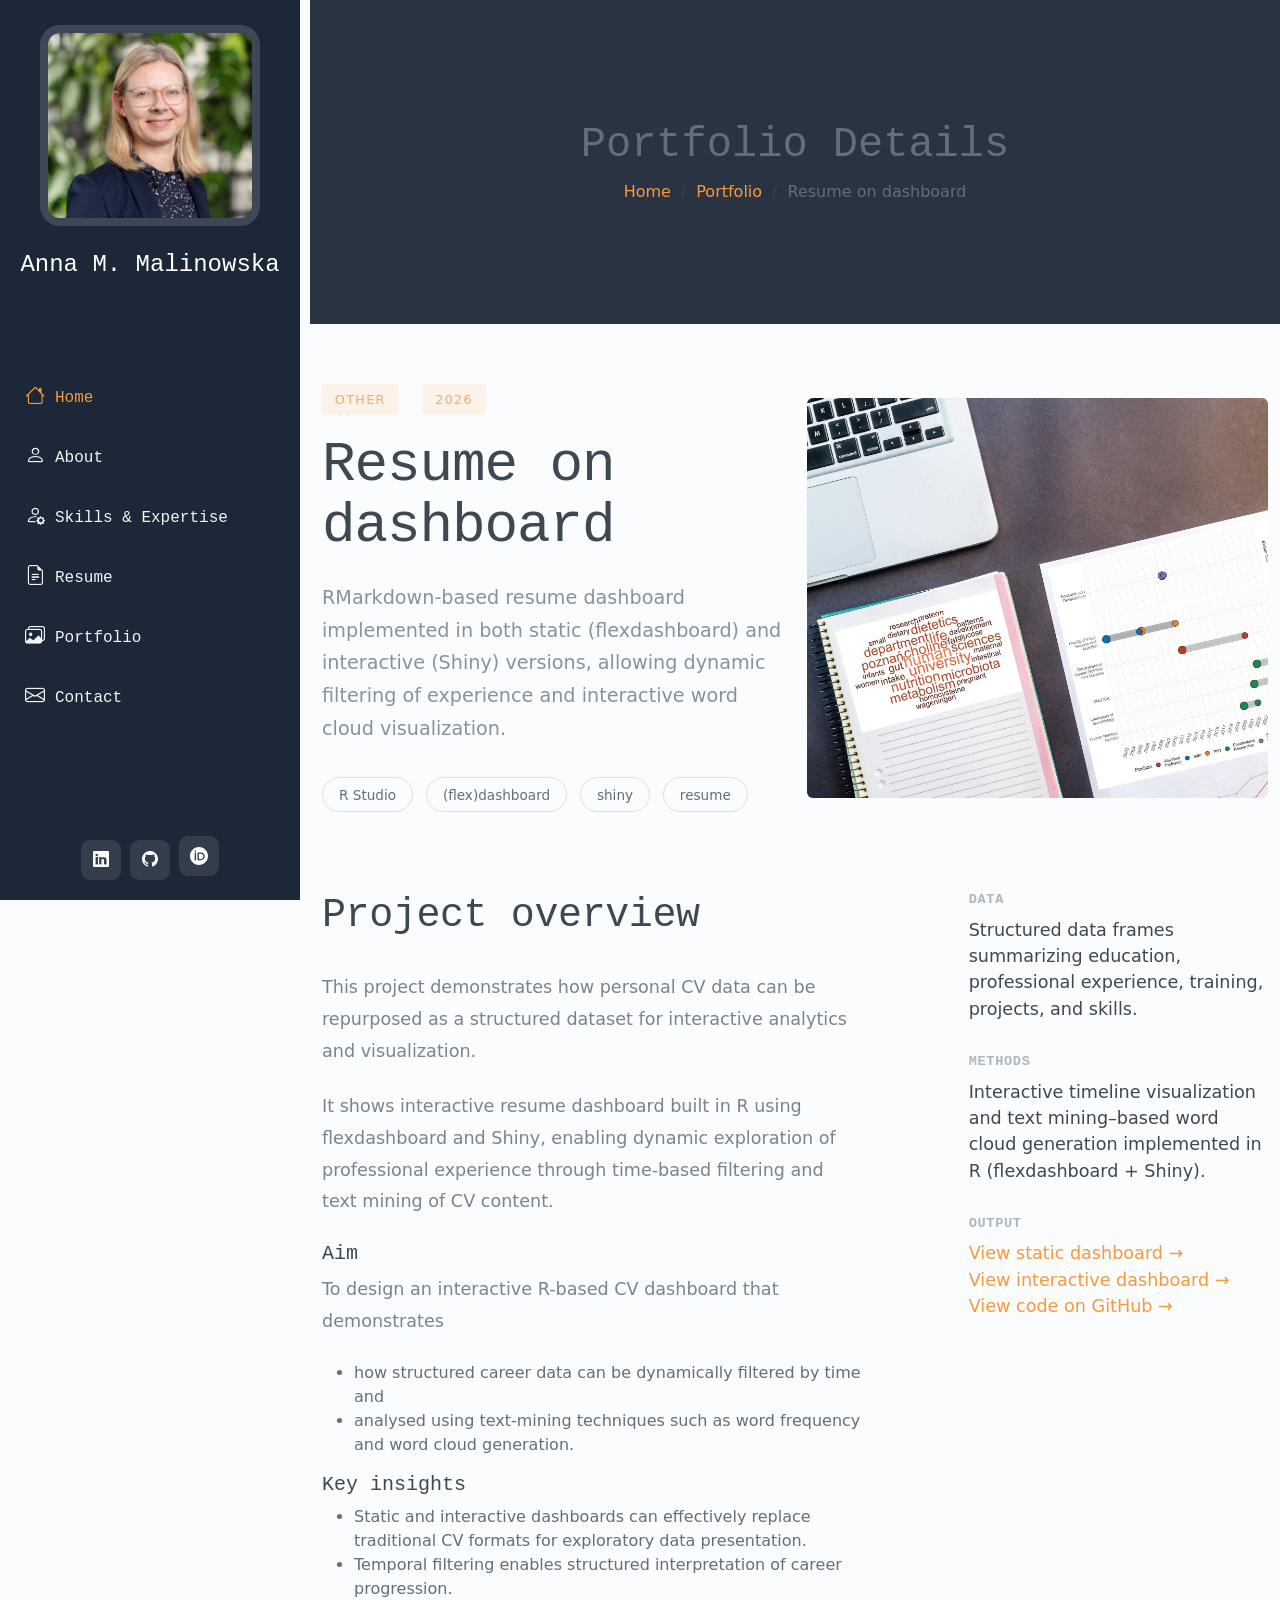
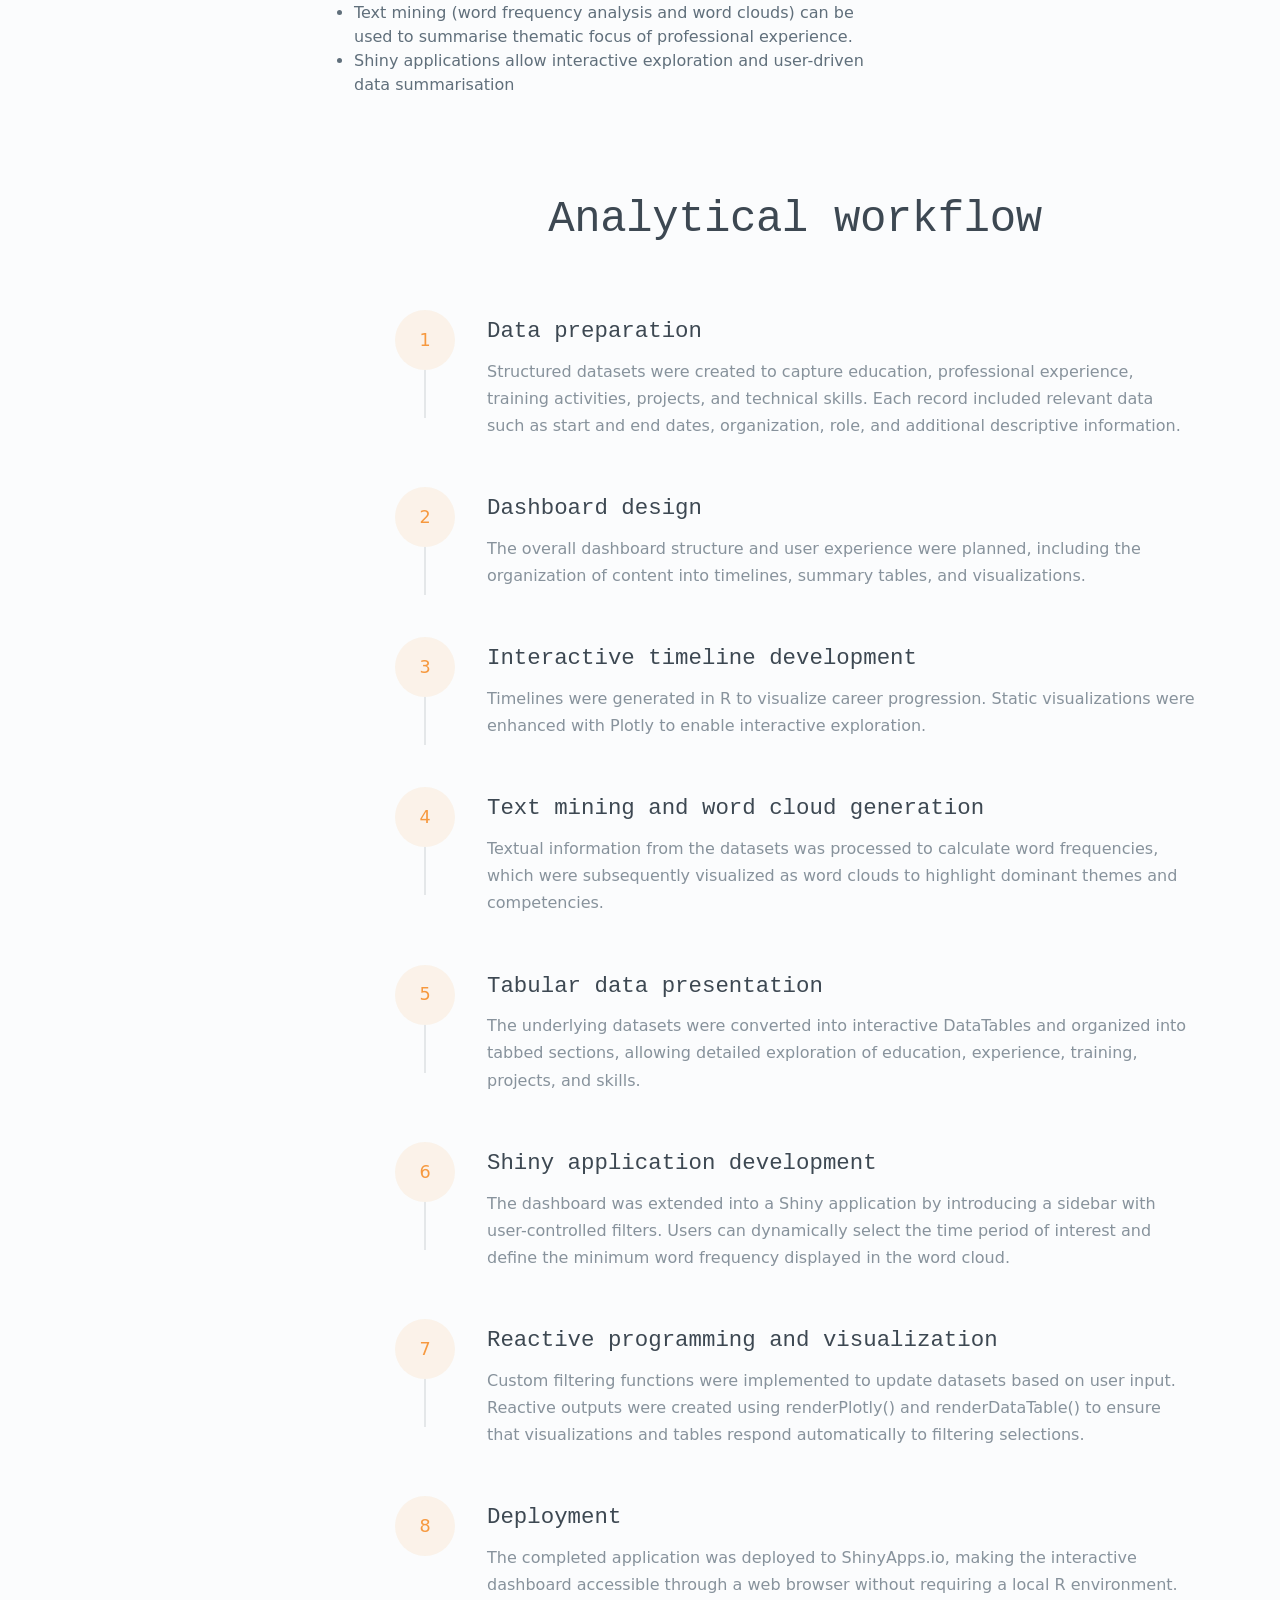
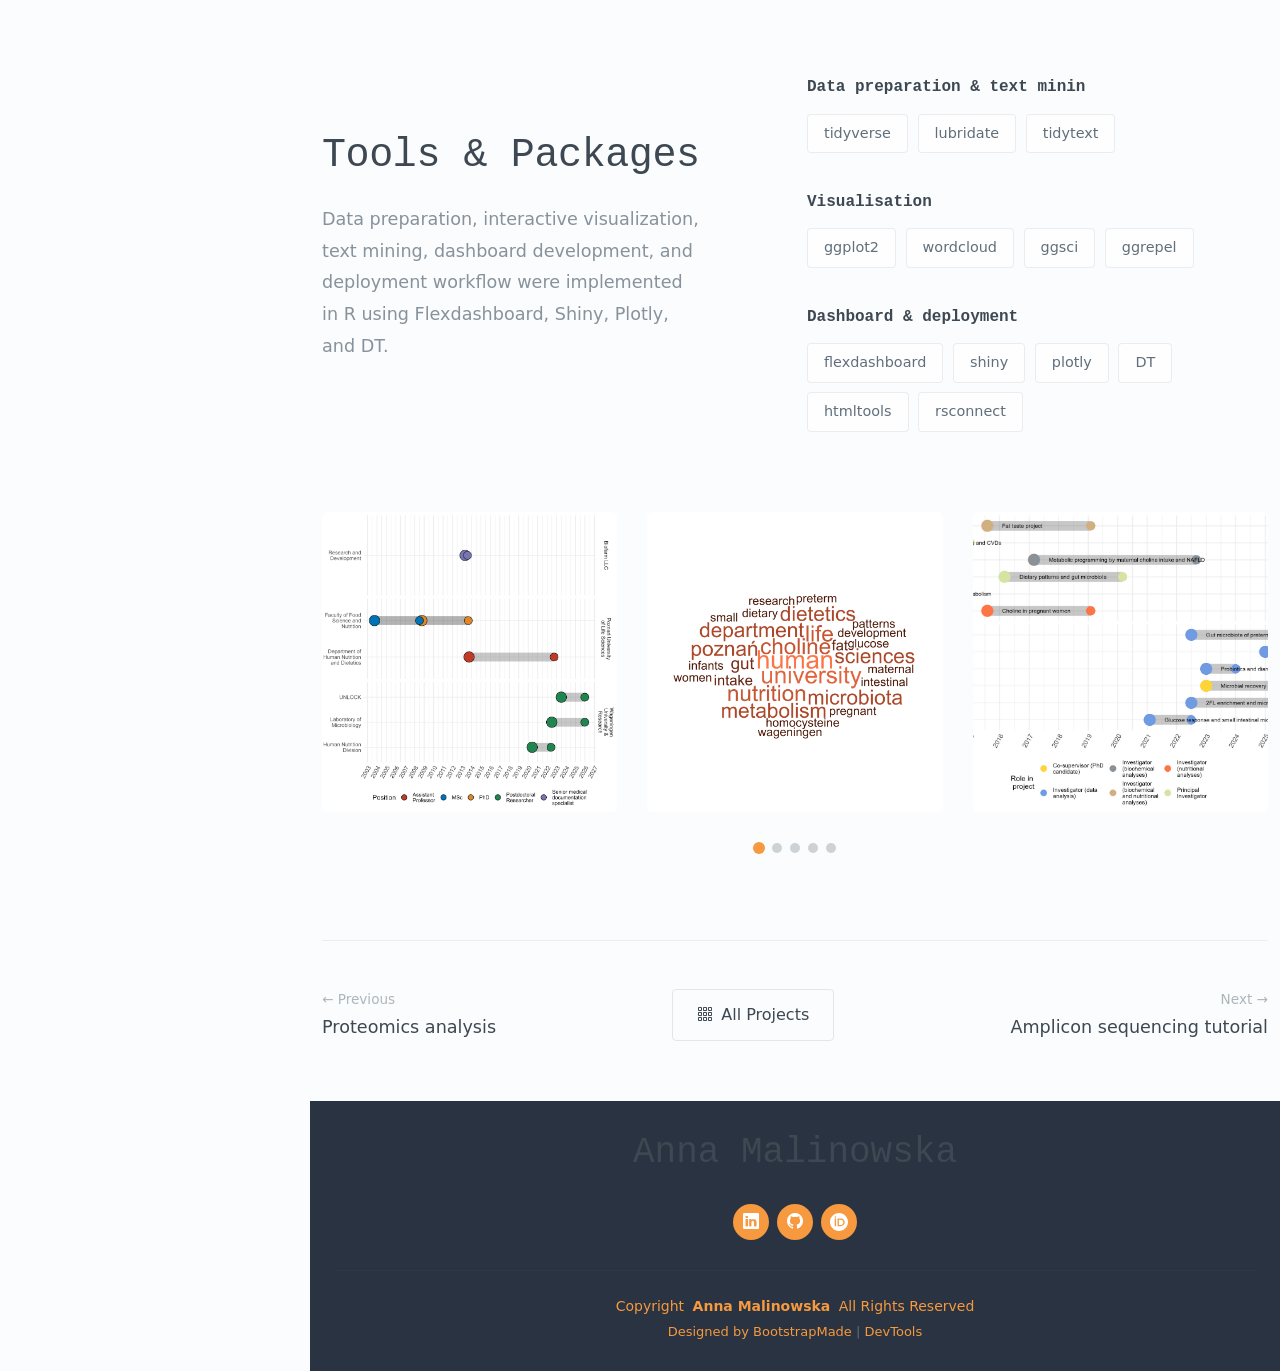
==== portfolio-details-dashboard_resume.html @ 90b6e957 "Add resume dashboard project and website updates" ====
<!DOCTYPE html>
<html lang="en">

<head>
  <meta charset="utf-8">
  <meta content="width=device-width, initial-scale=1.0" name="viewport">
  <title>Portfolio Details - MyPage Bootstrap Template</title>
  <meta name="description" content="">
  <meta name="keywords" content="">

  <!-- Favicons -->
  <link href="assets/img/favicon.png" rel="icon">
  <link href="assets/img/apple-touch-icon.png" rel="apple-touch-icon">

  <!-- Fonts -->
  <link href="https://fonts.googleapis.com" rel="preconnect">
  <link href="https://fonts.gstatic.com" rel="preconnect" crossorigin>
  <link href="https://fonts.googleapis.com/css2?family=Roboto:ital,wght@0,100;0,300;0,400;0,500;0,700;0,900;1,100;1,300;1,400;1,500;1,700;1,900&family=Raleway:ital,wght@0,100;0,200;0,300;0,400;0,500;0,600;0,700;0,800;0,900;1,100;1,200;1,300;1,400;1,500;1,600;1,700;1,800;1,900&family=Ubuntu:ital,wght@0,300;0,400;0,500;0,700;1,300;1,400;1,500;1,700&display=swap" rel="stylesheet">

  <!-- Vendor CSS Files -->
  <link href="assets/vendor/bootstrap/css/bootstrap.min.css" rel="stylesheet">
  <link href="assets/vendor/bootstrap-icons/bootstrap-icons.css" rel="stylesheet">
  <link href="assets/vendor/aos/aos.css" rel="stylesheet">
  <link href="assets/vendor/glightbox/css/glightbox.min.css" rel="stylesheet">
  <link href="assets/vendor/swiper/swiper-bundle.min.css" rel="stylesheet">

  <!-- Main CSS File -->
  <link href="assets/css/main.css" rel="stylesheet">

  <!-- =======================================================
  * Template Name: MyPage
  * Template URL: https://bootstrapmade.com/mypage-bootstrap-personal-template/
  * Updated: Sep 20 2025 with Bootstrap v5.3.8
  * Author: BootstrapMade.com
  * License: https://bootstrapmade.com/license/
  ======================================================== -->
</head>

<body class="portfolio-details-page">

  <header id="header" class="header dark-background d-flex flex-column justify-content-between">
    <i class="header-toggle d-xl-none bi bi-list"></i>

    <div class="header-top">
      <div class="profile-img">
        <img src="assets/img/profile/A.Malinowska_cropped.jpg" alt="" class="img-fluid">
      </div>

      <a href="index.html" class="logo d-flex align-items-center justify-content-center">
        <!-- Uncomment the line below if you also wish to use an image logo -->
        <!-- <img src="assets/img/logo.webp" alt=""> -->
        <h1 class="sitename">Anna M. Malinowska</h1>
      </a>

    </div>

    <nav id="navmenu" class="navmenu">
      <ul>
        <li><a href="index.html" class="active"><i class="bi bi-house navicon"></i>Home</a></li>
        <li><a href="index.html#about"><i class="bi bi-person navicon"></i> About</a></li>
        <li><a href="index.html#skills"><i class="bi bi-person-gear navicon"></i> Skills & Expertise</a></li>
        <li><a href="index.html#resume"><i class="bi bi-file-earmark-text navicon"></i> Resume</a></li>
        <li><a href="index.html#portfolio"><i class="bi bi-images navicon"></i><span>Portfolio</span></a></li>
        <li><a href="index.html#contact"><i class="bi bi-envelope navicon"></i> Contact</a></li>
      </ul>
    </nav>

    <div class="social-links text-center">
      <a href="https://www.linkedin.com/in/anna-m-malinowska/" target="_blank" rel="noopener noreferrer" class="linkedin"><i class="bi bi-linkedin"></i></a>
      <a href="https://github.com/Anna-Mal" class="github" target="_blank" rel="noopener noreferrer"><i class="bi bi-github"></i></a>
      <a href="https://orcid.org/0000-0002-7402-1328" class="orcid" target="_blank">
    <img src="assets/img/ORCID-iD_icon_reversed_vector.svg" alt="ORCID" style="width:18px;height:18px;" target="_blank" rel="noopener noreferrer">
  </a>
    </div>
  </header>

  <main class="main">

    <!-- Page Title -->
    <div class="page-title light-background">
      <div class="container">
        <h1>Portfolio Details</h1>
        <nav class="breadcrumbs">
          <ol>
            <li><a href="index.html">Home</a></li>
            <li><a href="index.html#portfolio">Portfolio</a></li>
            <li class="current">Resume on dashboard</li>
          </ol>
        </nav>
      </div>
    </div><!-- End Page Title -->

    <!-- Portfolio Details Section -->
    <section id="portfolio-details" class="portfolio-details section">

      <div class="container" data-aos="fade-up" data-aos-delay="100">

        <div class="hero-section">
          <div class="row align-items-center">
            <div class="col-lg-6" data-aos="fade-right">
              <div class="project-header">
                <div class="project-meta">
                  <span class="category">Other</span>
                  <span class="year">2026</span>
                </div>
                <h1 class="project-title">Resume on dashboard</h1>
                <p class="project-summary">RMarkdown-based resume dashboard implemented in both static (flexdashboard) and interactive (Shiny) versions, allowing dynamic filtering of experience and interactive word cloud visualization.</p>
                <div class="project-tags">
                  <span class="tag">R Studio</span>
                  <span class="tag">(flex)dashboard</span>
                  <span class="tag">shiny</span>
                  <span class="tag">resume</span>
                </div>
              </div>
            </div>
            <div class="col-lg-6" data-aos="fade-left" data-aos-delay="200">
              <div class="hero-image">
                <img src="assets/img/portfolio/Resume/resume_plot.jpg" alt="Glucose sensor scanning graph" class="img-fluid" loading="lazy">
              </div>
            </div>
          </div>
        </div>

        <div class="content-section">
          <div class="row">
            <div class="col-lg-7" data-aos="fade-up" data-aos-delay="100">
              <div class="main-content">
                <h2>Project overview</h2>
                    <p>This project demonstrates how personal CV data can be repurposed as a structured dataset for interactive analytics and visualization.</p>
                    <p>It shows interactive resume dashboard built in R using flexdashboard and Shiny, enabling dynamic exploration of professional experience through time-based filtering and text mining of CV content.</p>
                    <h5>Aim</h5>
                      <p>To design an interactive R-based CV dashboard that demonstrates</p>
                    <ul>
                      <li>how structured career data can be dynamically filtered by time and</li>
                      <li>analysed using text-mining techniques such as word frequency and word cloud generation.</li>
                    </ul>
                      <div class="overview-item highlight">
                    <h5>Key insights</h5>
                    <ul>
                      <li>Static and interactive dashboards can effectively replace traditional CV formats for exploratory data presentation.</li>
                      <li>Temporal filtering enables structured interpretation of career progression.</li>
                      <li>Text mining (word frequency analysis and word clouds) can be used to summarise thematic focus of professional experience.</li>
                      <li>Shiny applications allow interactive exploration and user-driven data summarisation</li>
                    </ul>
                </div>
              </div>
            </div>
            <div class="col-lg-4 offset-lg-1" data-aos="fade-up" data-aos-delay="200">
              <div class="project-specs">
                <div class="spec-item">
                  <h5>Data</h5>
                  <p>Structured data frames summarizing education, professional experience, training, projects, and skills.</p>
                </div>
                <div class="spec-item">
                  <h5>Methods</h5>
                  <p>Interactive timeline visualization and text mining–based word cloud generation implemented in R (flexdashboard + Shiny).</p>
                </div>
                <div class="spec-item">
                  <h5>Output</h5>
                  <p>
                  <a href="https://anna-mal.github.io/Resume/Resume_Timeline.html#timelines-wordclouds" target="_blank">
                      View static dashboard →
                  </a><br>
                  <a href="https://g6q0jb-anna-malinowska.shinyapps.io/Resume_Timeline_shiny/" target="_blank">
                      View interactive dashboard →
                  </a><br>
                  <a href="https://github.com/Anna-Mal/Resume" target="_blank">
                      View code on GitHub →
                  </a>
                </div>

              </div>
            </div>
          </div>
        </div>

        <div class="process-timeline" data-aos="fade-up" data-aos-delay="100">
          <div class="timeline-header">
            <h2>Analytical workflow</h2>
          </div>
          <div class="timeline-steps">
            <div class="timeline-item" data-aos="fade-up" data-aos-delay="150">
              <div class="step-marker">
                <span class="step-number">1</span>
              </div>
              <div class="step-content">
                <h4>Data preparation</h4>
                <p>Structured datasets were created to capture education, professional experience, training activities, projects, and technical skills. Each record included relevant data such as start and end dates, organization, role, and additional descriptive information.</p>
              </div>
            </div>
            <div class="timeline-item" data-aos="fade-up" data-aos-delay="200">
              <div class="step-marker">
                <span class="step-number">2</span>
              </div>
              <div class="step-content">
                <h4>Dashboard design</h4>
                <p>The overall dashboard structure and user experience were planned, including the organization of content into timelines, summary tables, and visualizations.</p>
              </div>
            </div>
            <div class="timeline-item" data-aos="fade-up" data-aos-delay="250">
              <div class="step-marker">
                <span class="step-number">3</span>
              </div>
              <div class="step-content">
                <h4>Interactive timeline development</h4>
                <p>Timelines were generated in R to visualize career progression. Static visualizations were enhanced with Plotly to enable interactive exploration.</p>
              </div>
            </div>
            <div class="timeline-item" data-aos="fade-up" data-aos-delay="300">
              <div class="step-marker">
                <span class="step-number">4</span>
              </div>
              <div class="step-content">
                <h4>Text mining and word cloud generation</h4>
                <p>Textual information from the datasets was processed to calculate word frequencies, which were subsequently visualized as word clouds to highlight dominant themes and competencies.</p>
              </div>
            </div>
            <div class="timeline-item" data-aos="fade-up" data-aos-delay="350">
              <div class="step-marker">
                <span class="step-number">5</span>
              </div>
              <div class="step-content">
                <h4>Tabular data presentation</h4>
                <p>The underlying datasets were converted into interactive DataTables and organized into tabbed sections, allowing detailed exploration of education, experience, training, projects, and skills.</p>
              </div>
            </div>
            <div class="timeline-item" data-aos="fade-up" data-aos-delay="400">
              <div class="step-marker">
                <span class="step-number">6</span>
              </div>
              <div class="step-content">
                <h4>Shiny application development</h4>
                <p>The dashboard was extended into a Shiny application by introducing a sidebar with user-controlled filters. Users can dynamically select the time period of interest and define the minimum word frequency displayed in the word cloud.</p>
              </div>
            </div>
            <div class="timeline-item" data-aos="fade-up" data-aos-delay="450">
              <div class="step-marker">
                <span class="step-number">7</span>
              </div>
              <div class="step-content">
                <h4>Reactive programming and visualization</h4>
                <p>Custom filtering functions were implemented to update datasets based on user input. Reactive outputs were created using renderPlotly() and renderDataTable() to ensure that visualizations and tables respond automatically to filtering selections.</p>
              </div>
            </div>
            <div class="timeline-item" data-aos="fade-up" data-aos-delay="500">
              <div class="step-marker">
                <span class="step-number">8</span>
              </div>
              <div class="step-content">
                <h4>Deployment</h4>
                <p>The completed application was deployed to ShinyApps.io, making the interactive dashboard accessible through a web browser without requiring a local R environment.</p>
              </div>
            </div>


          </div>
        </div>

        <div class="tools-section" data-aos="fade-up" data-aos-delay="100">
          <div class="row align-items-center">
            <div class="col-lg-5">
              <h2>Tools &amp; Packages</h2>
              <p>Data preparation, interactive visualization, text mining, dashboard development, and deployment workflow were implemented in R using Flexdashboard, Shiny, Plotly, and DT.</p>
            </div>
            <div class="col-lg-6 offset-lg-1">
              <div class="tools-grid">
                <div class="tool-category" data-aos="fade-up" data-aos-delay="150">
                  <h5>Data preparation & text minin</h5>
                  <div class="tool-list">
                    <span class="tool-item">tidyverse</span>
                    <span class="tool-item">lubridate</span>
                    <span class="tool-item">tidytext</span>
                  </div>
                </div>
                <div class="tool-category" data-aos="fade-up" data-aos-delay="200">
                  <h5>Visualisation</h5>
                  <div class="tool-list">
                    <span class="tool-item">ggplot2</span>
                    <span class="tool-item">wordcloud</span>
                    <span class="tool-item">ggsci</span>
                    <span class="tool-item">ggrepel</span>
                  </div>
                </div>
                <div class="tool-category" data-aos="fade-up" data-aos-delay="250">
                  <h5>Dashboard & deployment</h5>
                  <div class="tool-list">
                    <span class="tool-item">flexdashboard</span>
                    <span class="tool-item">shiny</span>
                    <span class="tool-item">plotly</span>
                    <span class="tool-item">DT</span>
                    <span class="tool-item">htmltools</span>
                    <span class="tool-item">rsconnect</span>
                  </div>
                </div>
              </div>
            </div>
          </div>
        </div>


        <div class="additional-gallery" data-aos="fade-up" data-aos-delay="100">
          <div class="gallery-slider swiper init-swiper">
            <script type="application/json" class="swiper-config">
              {
                "loop": true,
                "speed": 600,
                "autoplay": {
                  "delay": 4000
                },
                "slidesPerView": 1,
                "spaceBetween": 30,
                "breakpoints": {
                  "768": {
                    "slidesPerView": 2
                  },
                  "1200": {
                    "slidesPerView": 3
                  }
                },
                "pagination": {
                  "el": ".swiper-pagination",
                  "type": "bullets",
                  "clickable": true
                }
              }
            </script>
            <div class="swiper-wrapper">
              <div class="swiper-slide">
                <img src="assets/img/portfolio/Resume/resume_timeline.jpg" alt="CGM analysis and visualisation" class="img-fluid glightbox" loading="lazy">
              </div>
              <div class="swiper-slide">
                <img src="assets/img/portfolio/Resume/resume_wordcloud.jpg" alt="CGM analysis and visualisation" class="img-fluid glightbox" loading="lazy">
              </div>
              <div class="swiper-slide">
                <img src="assets/img/portfolio/Resume/projects_timeline.jpg" alt="CGM analysis and visualisation" class="img-fluid glightbox" loading="lazy">
              </div>
              <div class="swiper-slide">
                <img src="assets/img/portfolio/Resume/projects_wordcloud.jpg" alt="CGM analysis and visualisation" class="img-fluid glightbox" loading="lazy">
              </div>
              <div class="swiper-slide">
                <img src="assets/img/portfolio/Resume/skills_timeline.jpg" alt="CGM analysis and visualisation" class="img-fluid glightbox" loading="lazy">
              </div>
            </div>
            <div class="swiper-pagination"></div>
          </div>
        </div>

        <div class="project-nav" data-aos="fade-up" data-aos-delay="100">
          <div class="nav-wrapper">
            <a href="portfolio-details-proteomics.html" class="nav-link prev-project">
              <div class="nav-content">
                <span class="nav-direction">← Previous</span>
                <span class="nav-title">Proteomics analysis</span>
              </div>
            </a>
            <a href="index.html#portfolio" class="nav-link all-projects">
              <i class="bi bi-grid-3x3-gap"></i>
              <span>All Projects</span>
            </a>
            <a href="portfolio-details-microbiome.html" class="nav-link next-project">
              <div class="nav-content">
                <span class="nav-direction">Next →</span>
                <span class="nav-title">Amplicon sequencing tutorial</span>
              </div>
            </a>
          </div>
        </div>

      </div>

    </section><!-- /Portfolio Details Section -->

  </main>

  <footer id="footer" class="footer light-background">
    <div class="container">
      <h3 class="sitename">Anna Malinowska</h3>
      <p></p>
      <div class="social-links d-flex justify-content-center">
        <a href="https://www.linkedin.com/in/anna-m-malinowska/" target="_blank" rel="noopener noreferrer" class="linkedin"><i class="bi bi-linkedin"></i></a>
        <a href="https://github.com/Anna-Mal" class="github" target="_blank" rel="noopener noreferrer"><i class="bi bi-github"></i></a>
        <a href="https://orcid.org/0000-0002-7402-1328" class="orcid" target="_blank">
    <img src="assets/img/ORCID-iD_icon_reversed_vector.svg" alt="ORCID" style="width:18px;height:18px;" target="_blank" rel="noopener noreferrer">
      </div>
      <div class="container">
        <div class="copyright">
          <span>Copyright</span> <strong class="px-1 sitename">Anna Malinowska</strong> <span>All Rights Reserved</span>
        </div>
        <div class="credits">
          <!-- All the links in the footer should remain intact. -->
          <!-- You can delete the links only if you've purchased the pro version. -->
          <!-- Licensing information: https://bootstrapmade.com/license/ -->
          <!-- Purchase the pro version with working PHP/AJAX contact form: [buy-url] -->
          Designed by <a href="https://bootstrapmade.com/">BootstrapMade</a> | <a href="https://bootstrapmade.com/tools/">DevTools</a>
        </div>
      </div>
    </div>
  </footer>

  <!-- Scroll Top -->
  <a href="#" id="scroll-top" class="scroll-top d-flex align-items-center justify-content-center"><i class="bi bi-arrow-up-short"></i></a>

  <!-- Preloader -->
  <div id="preloader"></div>

  <!-- Vendor JS Files -->
  <script src="assets/vendor/bootstrap/js/bootstrap.bundle.min.js"></script>
  <script src="assets/vendor/php-email-form/validate.js"></script>
  <script src="assets/vendor/aos/aos.js"></script>
  <script src="assets/vendor/purecounter/purecounter_vanilla.js"></script>
  <script src="assets/vendor/typed.js/typed.umd.js"></script>
  <script src="assets/vendor/waypoints/noframework.waypoints.js"></script>
  <script src="assets/vendor/imagesloaded/imagesloaded.pkgd.min.js"></script>
  <script src="assets/vendor/isotope-layout/isotope.pkgd.min.js"></script>
  <script src="assets/vendor/glightbox/js/glightbox.min.js"></script>
  <script src="assets/vendor/swiper/swiper-bundle.min.js"></script>

  <!-- Main JS File -->
  <script src="assets/js/main.js"></script>

</body>

</html>
---- assets/css/main.css ----
/**
* Template Name: MyPage
* Template URL: https://bootstrapmade.com/mypage-bootstrap-personal-template/
* Updated: Sep 20 2025 with Bootstrap v5.3.8
* Author: BootstrapMade.com
* License: https://bootstrapmade.com/license/
*/

/*--------------------------------------------------------------
# Font & Color Variables
# Help: https://bootstrapmade.com/color-system/
--------------------------------------------------------------*/
/* Fonts */
:root {
  --default-font: "Work Sans",  system-ui, -apple-system, "Segoe UI", Roboto, "Helvetica Neue", Arial, "Noto Sans", "Liberation Sans", sans-serif, "Apple Color Emoji", "Segoe UI Emoji", "Segoe UI Symbol", "Noto Color Emoji";
  --heading-font: "Courier New",  sans-serif;
  --nav-font: "Courier New",  sans-serif;
}

/* Global Colors - The following color variables are used throughout the website. Updating them here will change the color scheme of the entire website */
:root { 
  --background-color: #fbfcfd; /* Background color for the entire website, including individual sections */
  --default-color: #606f7b; /* Default color used for the majority of the text content across the entire website */
  --heading-color: #3d4852; /* Color for headings, subheadings and title throughout the website */
  --accent-color: #f6993f; /* Accent color that represents your brand on the website. It's used for buttons, links, and other elements that need to stand out */
  --surface-color: #ffffff; /* The surface color is used as a background of boxed elements within sections, such as cards, icon boxes, or other elements that require a visual separation from the global background. */
  --contrast-color: #ffffff; /* Contrast color for text, ensuring readability against backgrounds of accent, heading, or default colors. */
}

/* Nav Menu Colors - The following color variables are used specifically for the navigation menu. They are separate from the global colors to allow for more customization options */
:root {
  --nav-color: #f3f4f6;  /* The default color of the main navmenu links */
  --nav-hover-color: #f6993f; /* Applied to main navmenu links when they are hovered over or active */
  --nav-mobile-background-color: #3d4852; /* Used as the background color for mobile navigation menu */
  --nav-dropdown-background-color: #3d4852; /* Used as the background color for dropdown items that appear when hovering over primary navigation items */
  --nav-dropdown-color: #f3f4f6; /* Used for navigation links of the dropdown items in the navigation menu. */
  --nav-dropdown-hover-color: #f6993f; /* Similar to --nav-hover-color, this color is applied to dropdown navigation links when they are hovered over. */
}

/* Color Presets - These classes override global colors when applied to any section or element, providing reuse of the sam color scheme. */

.light-background {
  --background-color: #293341;
  --surface-color: #4b607f;
}

.dark-background {
  --background-color: #1c2737;
  --default-color: #ffffff;
  --heading-color: #ffffff;
  --surface-color: #151f2b;
  --contrast-color: #ffffff;
}

/* Smooth scroll */
:root {
  scroll-behavior: smooth;
}

/*--------------------------------------------------------------
# General Styling & Shared Classes
--------------------------------------------------------------*/
body {
  color: var(--default-color);
  background-color: var(--background-color);
  font-family: var(--default-font);
}

a {
  color: var(--accent-color);
  text-decoration: none;
  transition: 0.3s;
}

a:hover {
  color: color-mix(in srgb, var(--accent-color), transparent 25%);
  text-decoration: none;
}

h1,
h2,
h3,
h4,
h5,
h6 {
  color: var(--heading-color);
  font-family: var(--heading-font);
}

/* PHP Email Form Messages
------------------------------*/
.php-email-form .error-message {
  display: none;
  background: #df1529;
  color: #ffffff;
  text-align: left;
  padding: 15px;
  margin-bottom: 24px;
  font-weight: 600;
}

.php-email-form .sent-message {
  display: none;
  color: #ffffff;
  background: #059652;
  text-align: center;
  padding: 15px;
  margin-bottom: 24px;
  font-weight: 600;
}

.php-email-form .loading {
  display: none;
  background: var(--surface-color);
  text-align: center;
  padding: 15px;
  margin-bottom: 24px;
}

.php-email-form .loading:before {
  content: "";
  display: inline-block;
  border-radius: 50%;
  width: 24px;
  height: 24px;
  margin: 0 10px -6px 0;
  border: 3px solid var(--accent-color);
  border-top-color: var(--surface-color);
  animation: php-email-form-loading 1s linear infinite;
}

@keyframes php-email-form-loading {
  0% {
    transform: rotate(0deg);
  }

  100% {
    transform: rotate(360deg);
  }
}

/*--------------------------------------------------------------
# Global Header
--------------------------------------------------------------*/
.header {
  color: var(--default-color);
  background-color: var(--background-color);
  position: fixed;
  top: 0;
  left: 0;
  bottom: 0;
  padding: 0 15px;
  width: 300px;
  transition: all ease-in-out 0.3s;
  overflow-y: auto;
  z-index: 997;
}

.header .profile-img img {
  margin: 25px auto;
  display: block;
  border-radius: 20px;
  max-width: 220px;
  border: 8px solid color-mix(in srgb, var(--default-color), transparent 85%);
}

.header .logo {
  line-height: 1;
}

.header .logo img {
  max-height: 32px;
  margin-right: 8px;
}

.header .logo h1 {
  font-size: 24px;
  margin: 0;
  font-weight: 300;
  color: var(--heading-color);
}

.header .social-links {
  margin: 0 0 20px 0;
}

.header .social-links a {
  font-size: 16px;
  display: inline-flex;
  align-items: center;
  justify-content: center;
  background: color-mix(in srgb, var(--default-color), transparent 90%);
  color: var(--default-color);
  margin: 0 2px;
  border-radius: 9px;
  text-align: center;
  width: 40px;
  height: 40px;
  transition: 0.3s;
}

.header .social-links a:hover {
  color: var(--contrast-color);
  background: var(--accent-color);
}

@media (min-width: 1200px) {

  .header~main,
  .header~#footer {
    margin-left: 310px;
  }
}

@media (max-width: 1199px) {
  .header {
    left: -100%;
  }
}

.header.header-show {
  left: 0;
}

.header .header-toggle {
  color: var(--background-color);
  background-color: var(--accent-color);
  font-size: 22px;
  display: flex;
  align-items: center;
  justify-content: center;
  width: 40px;
  height: 40px;
  border-radius: 9px;
  cursor: pointer;
  position: fixed;
  top: 15px;
  right: 15px;
  z-index: 9999;
  transition: 0.3s;
}

.header .header-toggle:hover {
  background-color: color-mix(in srgb, var(--accent-color) 90%, black 15%);
}

/*--------------------------------------------------------------
# Navigation Menu
--------------------------------------------------------------*/
.mobile-nav-toggle {
  display: none;
}

.navmenu {
  padding: 0;
  z-index: 9997;
  flex: 1;
  display: flex;
  align-items: center;
}

.navmenu ul {
  list-style: none;
  padding: 0 0 20px 0;
  margin: 0;
  width: 100%;
}

.navmenu a,
.navmenu a:focus {
  color: var(--nav-color);
  padding: 15px 10px;
  font-family: var(--nav-font);
  font-size: 16px;
  font-weight: 400;
  display: flex;
  align-items: center;
  white-space: nowrap;
  transition: 0.3s;
  width: 100%;
}

.navmenu a .navicon,
.navmenu a:focus .navicon {
  font-size: 20px;
  margin-right: 10px;
}

.navmenu a .toggle-dropdown,
.navmenu a:focus .toggle-dropdown {
  font-size: 12px;
  line-height: 0;
  margin-left: auto;
  width: 30px;
  height: 30px;
  display: flex;
  align-items: center;
  justify-content: center;
  border-radius: 50%;
  transition: 0.3s;
  flex-shrink: 0;
  background-color: color-mix(in srgb, var(--accent-color), transparent 90%);
}

.navmenu a .toggle-dropdown:hover,
.navmenu a:focus .toggle-dropdown:hover {
  background-color: var(--accent-color);
  color: var(--contrast-color);
}

.navmenu a:hover,
.navmenu .active,
.navmenu .active:focus {
  color: var(--nav-hover-color);
}

.navmenu a:hover .navicon,
.navmenu .active .navicon,
.navmenu .active:focus .navicon {
  color: var(--accent-color);
}

.navmenu .active .toggle-dropdown,
.navmenu .active:focus .toggle-dropdown {
  background-color: var(--accent-color);
  color: var(--contrast-color);
  transform: rotate(180deg);
}

.navmenu .dropdown {
  display: block;
}

.navmenu .dropdown a,
.navmenu .dropdown a:focus {
  color: --nav-dropdown-color;
}

.navmenu .dropdown a:hover,
.navmenu .dropdown .active,
.navmenu .dropdown .active:focus {
  color: var(--nav-dropdown-hover-color);
}

.navmenu .dropdown ul {
  position: static;
  display: none;
  z-index: 99;
  padding: 5px 10px;
  margin: 5px 10px;
  background-color: var(--nav-dropdown-background-color);
  border: 1px solid color-mix(in srgb, var(--default-color), transparent 90%);
  box-shadow: none;
  transition: all 0.5s ease-in-out;
}

.navmenu .dropdown ul ul {
  background-color: rgba(33, 37, 41, 0.1);
}

.navmenu .dropdown>.dropdown-active {
  display: block;
  background-color: rgba(33, 37, 41, 0.03);
}

/*--------------------------------------------------------------
# Global Footer
--------------------------------------------------------------*/
.footer {
  color: var(--default-color);
  background-color: var(--background-color);
  font-size: 14px;
  text-align: center;
  padding: 30px 0;
  position: relative;
}

.footer h3 {
  font-size: 36px;
  font-weight: 300;
  position: relative;
  padding: 0;
  margin: 0 0 15px 0;
}

.footer p {
  font-size: 15;
  font-style: italic;
  padding: 0;
  margin: 0 0 30px 0;
}

.footer .social-links {
  margin: 0 0 30px 0;
}

.footer .social-links a {
  font-size: 16px;
  display: flex;
  align-items: center;
  justify-content: center;
  background: var(--accent-color);
  color: var(--contrast-color);
  line-height: 1;
  margin: 0 4px;
  border-radius: 50%;
  text-align: center;
  width: 36px;
  height: 36px;
  transition: 0.3s;
}

.footer .social-links a:hover {
  background: color-mix(in srgb, var(--accent-color), transparent 20%);
  text-decoration: none;
}

.footer .copyright {
  padding-top: 25px;
  border-top: 1px solid color-mix(in srgb, var(--default-color), transparent 90%);
}

.footer .credits {
  font-size: 13px;
  padding-top: 5px;
}

/*--------------------------------------------------------------
# Preloader
--------------------------------------------------------------*/
#preloader {
  position: fixed;
  inset: 0;
  z-index: 999999;
  overflow: hidden;
  background: var(--background-color);
  transition: all 0.6s ease-out;
}

#preloader:before {
  content: "";
  position: fixed;
  top: calc(50% - 30px);
  left: calc(50% - 30px);
  border: 6px solid #ffffff;
  border-color: var(--accent-color) transparent var(--accent-color) transparent;
  border-radius: 50%;
  width: 60px;
  height: 60px;
  animation: animate-preloader 1.5s linear infinite;
}

@keyframes animate-preloader {
  0% {
    transform: rotate(0deg);
  }

  100% {
    transform: rotate(360deg);
  }
}

/*--------------------------------------------------------------
# Scroll Top Button
--------------------------------------------------------------*/
.scroll-top {
  position: fixed;
  visibility: hidden;
  opacity: 0;
  right: 15px;
  bottom: -15px;
  z-index: 99999;
  background-color: var(--accent-color);
  width: 44px;
  height: 44px;
  border-radius: 50px;
  transition: all 0.4s;
}

.scroll-top i {
  font-size: 24px;
  color: var(--contrast-color);
  line-height: 0;
}

.scroll-top:hover {
  background-color: color-mix(in srgb, var(--accent-color), transparent 20%);
  color: var(--contrast-color);
}

.scroll-top.active {
  visibility: visible;
  opacity: 1;
  bottom: 15px;
}

/*--------------------------------------------------------------
# Disable aos animation delay on mobile devices
--------------------------------------------------------------*/
@media screen and (max-width: 768px) {
  [data-aos-delay] {
    transition-delay: 0 !important;
  }
}

/*--------------------------------------------------------------
# Global Page Titles & Breadcrumbs
--------------------------------------------------------------*/
.page-title {
  color: var(--default-color);
  background-color: var(--background-color);
  padding: 120px 0;
  text-align: center;
  position: relative;
}

.page-title h1 {
  font-size: 42px;
  color: var(--default-color);
  font-weight: 300;
  margin-bottom: 10px;
}

.page-title .breadcrumbs ol {
  display: flex;
  flex-wrap: wrap;
  list-style: none;
  justify-content: center;
  color: var(--default-color);
  padding: 0;
  margin: 0;
  font-size: 16px;
  font-weight: 300;
}

.page-title .breadcrumbs ol li+li {
  padding-left: 10px;
}

.page-title .breadcrumbs ol li+li::before {
  content: "/";
  display: inline-block;
  padding-right: 10px;
  color: color-mix(in srgb, var(--default-color), transparent 70%);
}

/*--------------------------------------------------------------
# Global Sections
--------------------------------------------------------------*/
section,
.section {
  color: var(--default-color);
  background-color: var(--background-color);
  padding: 60px 0;
  overflow: clip;
}

/*--------------------------------------------------------------
# Global Section Titles
--------------------------------------------------------------*/
.section-title {
  text-align: center;
  padding-bottom: 60px;
  position: relative;
}

.section-title h2 {
  font-size: 32px;
  font-weight: 300;
  margin-bottom: 20px;
  padding-bottom: 20px;
  position: relative;
}

.section-title h2:before {
  content: "";
  position: absolute;
  display: block;
  width: 160px;
  height: 1px;
  background: color-mix(in srgb, var(--default-color), transparent 60%);
  left: 0;
  right: 0;
  bottom: 1px;
  margin: auto;
}

.section-title h2::after {
  content: "";
  position: absolute;
  display: block;
  width: 60px;
  height: 3px;
  background: var(--accent-color);
  left: 0;
  right: 0;
  bottom: 0;
  margin: auto;
}

.section-title p {
  margin-bottom: 0;
}

/*--------------------------------------------------------------
# Hero Section
--------------------------------------------------------------*/
.hero {
  padding: 120px 0;
  min-height: 100vh;
  display: flex;
  align-items: center;
  position: relative;
  overflow: hidden;
}

.hero .container {
  position: relative;
  z-index: 2;
  padding: 80px 15px;
}

.hero .hero-content h1 {
  font-size: 3.5rem;
  font-weight: 300;
  line-height: 1.2;
  margin-bottom: 2rem;
  color: var(--heading-color);
}

.hero .hero-content h1 .accent-text {
  color: var(--accent-color);
  font-weight: 400;
  position: relative;
}

.hero .hero-content h1 .accent-text::after {
  content: "";
  position: absolute;
  bottom: -8px;
  left: 0;
  width: 100%;
  height: 2px;
  background: linear-gradient(90deg, var(--accent-color), color-mix(in srgb, var(--accent-color), transparent 50%));
}

@media (max-width: 992px) {
  .hero .hero-content h1 {
    font-size: 2.8rem;
  }
}

@media (max-width: 768px) {
  .hero .hero-content h1 {
    font-size: 2.2rem;
  }
}

.hero .hero-content .hero-description {
  font-size: 1.125rem;
  line-height: 1.8;
  color: color-mix(in srgb, var(--default-color), transparent 20%);
  margin-bottom: 3rem;
  max-width: 90%;
}

@media (max-width: 768px) {
  .hero .hero-content .hero-description {
    font-size: 1rem;
    max-width: 100%;
  }
}

.hero .hero-content .hero-actions {
  display: flex;
  gap: 1.5rem;
  margin-bottom: 4rem;
}

@media (max-width: 576px) {
  .hero .hero-content .hero-actions {
    flex-direction: column;
    gap: 1rem;
  }
}

.hero .hero-content .hero-actions .btn-primary {
  padding: 14px 32px;
  background: var(--accent-color);
  color: var(--contrast-color);
  border-radius: 6px;
  font-weight: 500;
  text-decoration: none;
  transition: all 0.3s ease;
  border: 2px solid var(--accent-color);
}

.hero .hero-content .hero-actions .btn-primary:hover {
  background: color-mix(in srgb, var(--accent-color), black 10%);
  border-color: color-mix(in srgb, var(--accent-color), black 10%);
  transform: translateY(-2px);
}

.hero .hero-content .hero-actions .btn-secondary {
  padding: 14px 32px;
  background: transparent;
  color: var(--heading-color);
  border-radius: 6px;
  font-weight: 500;
  text-decoration: none;
  transition: all 0.3s ease;
  border: 2px solid color-mix(in srgb, var(--default-color), transparent 80%);
}

.hero .hero-content .hero-actions .btn-secondary:hover {
  background: transparent;
  color: var(--accent-color);
  border-color: var(--accent-color);
  transform: translateY(-2px);
}

.hero .hero-content .hero-stats {
  display: flex;
  gap: 3rem;
}

@media (max-width: 768px) {
  .hero .hero-content .hero-stats {
    gap: 2rem;
  }
}

@media (max-width: 576px) {
  .hero .hero-content .hero-stats {
    flex-direction: column;
    gap: 1.5rem;
  }
}

.hero .hero-content .hero-stats .stat-item .stat-number {
  display: block;
  font-size: 2rem;
  font-weight: 600;
  color: var(--accent-color);
  line-height: 1;
}

.hero .hero-content .hero-stats .stat-item .stat-label {
  display: block;
  font-size: 0.875rem;
  color: color-mix(in srgb, var(--default-color), transparent 40%);
  margin-top: 0.5rem;
  font-weight: 400;
}

.hero .hero-image {
  position: relative;
}

.hero .hero-image .image-wrapper {
  position: relative;
  max-width: 500px;
  margin: 0 auto;
}

.hero .hero-image .image-wrapper .main-image {
  border-radius: 12px;
  box-shadow: 0 20px 60px color-mix(in srgb, var(--heading-color), transparent 85%);
  transition: transform 0.3s ease;
}

.hero .hero-image .image-wrapper .main-image:hover {
  transform: scale(1.02);
}

.hero .hero-image .image-wrapper .floating-card {
  position: absolute;
  background: var(--surface-color);
  padding: 1rem 1.5rem;
  border-radius: 8px;
  box-shadow: 0 10px 30px color-mix(in srgb, var(--heading-color), transparent 90%);
  display: flex;
  align-items: center;
  gap: 0.75rem;
  font-size: 0.875rem;
  font-weight: 500;
  color: var(--heading-color);
  transition: all 0.3s ease;
}

.hero .hero-image .image-wrapper .floating-card:hover {
  transform: translateY(-5px);
  box-shadow: 0 15px 40px color-mix(in srgb, var(--heading-color), transparent 85%);
}

.hero .hero-image .image-wrapper .floating-card i {
  font-size: 1.25rem;
  color: var(--accent-color);
}

.hero .hero-image .image-wrapper .floating-card.card-1 {
  top: 20%;
  left: -15%;
  z-index: 3;
}

@media (max-width: 992px) {
  .hero .hero-image .image-wrapper .floating-card.card-1 {
    left: -10%;
  }
}

@media (max-width: 768px) {
  .hero .hero-image .image-wrapper .floating-card.card-1 {
    left: 0;
    top: 10%;
  }
}

.hero .hero-image .image-wrapper .floating-card.card-2 {
  top: 60%;
  right: -15%;
  z-index: 3;
}

@media (max-width: 992px) {
  .hero .hero-image .image-wrapper .floating-card.card-2 {
    right: -10%;
  }
}

@media (max-width: 768px) {
  .hero .hero-image .image-wrapper .floating-card.card-2 {
    right: 0;
    top: 50%;
  }
}

.hero .hero-image .image-wrapper .floating-card.card-3 {
  bottom: 15%;
  left: -10%;
  z-index: 3;
}

@media (max-width: 992px) {
  .hero .hero-image .image-wrapper .floating-card.card-3 {
    left: -5%;
  }
}

@media (max-width: 768px) {
  .hero .hero-image .image-wrapper .floating-card.card-3 {
    left: 0;
    bottom: 5%;
  }
}

@media (max-width: 992px) {
  .hero .hero-content {
    text-align: center;
    margin-top: 2rem;
  }
}

/*--------------------------------------------------------------
# About Section
--------------------------------------------------------------*/
.about {
  padding-top: 120px;
  padding-bottom: 120px;
}

.about .intro-header {
  margin-bottom: 80px;
}

.about .intro-header h1 {
  font-size: 3.5rem;
  font-weight: 300;
  letter-spacing: -0.02em;
  margin-bottom: 1rem;
  color: var(--heading-color);
}

.about .intro-header .subtitle {
  font-size: 1.25rem;
  font-weight: 400;
  color: color-mix(in srgb, var(--default-color), transparent 30%);
  margin: 0;
}

.about .main-content-wrapper {
  margin-bottom: 100px;
}

.about .profile-section .profile-image-container {
  margin-bottom: 2rem;
}

.about .profile-section .profile-image-container img {
  width: 100%;
  max-width: 300px;
  aspect-ratio: 1;
  object-fit: cover;
  border-radius: 12px;
  filter: grayscale(20%);
  transition: filter 0.3s ease;
}

.about .profile-section .profile-image-container img:hover {
  filter: grayscale(0%);
}

.about .profile-section .profile-meta .location {
  display: flex;
  align-items: center;
  margin-bottom: 1rem;
  color: color-mix(in srgb, var(--default-color), transparent 20%);
}

.about .profile-section .profile-meta .location i {
  margin-right: 0.5rem;
  color: var(--accent-color);
}

.about .profile-section .profile-meta .status {
  display: flex;
  align-items: center;
  font-size: 0.9rem;
  color: color-mix(in srgb, var(--default-color), transparent 20%);
}

.about .profile-section .profile-meta .status .status-indicator {
  width: 8px;
  height: 8px;
  background-color: #10b981;
  border-radius: 50%;
  margin-right: 0.5rem;
  animation: pulse 2s infinite;
}

.about .content-area {
  padding-left: 2rem;
}

.about .content-area .story-block {
  margin-bottom: 3rem;
}

.about .content-area .story-block .lead-text {
  font-size: 1.3rem;
  line-height: 1.7;
  font-weight: 300;
  margin-bottom: 1.5rem;
  color: var(--default-color);
}

.about .content-area .story-block p {
  font-size: 1.1rem;
  line-height: 1.8;
  color: color-mix(in srgb, var(--default-color), transparent 15%);
  margin: 0;
}

.about .expertise-grid {
  margin-bottom: 3rem;
}

.about .expertise-grid .expertise-item {
  display: flex;
  align-items: flex-start;
  margin-bottom: 2rem;
}

.about .expertise-grid .expertise-item .expertise-icon {
  flex-shrink: 0;
  width: 48px;
  height: 48px;
  background-color: color-mix(in srgb, var(--accent-color), transparent 90%);
  border-radius: 8px;
  display: flex;
  align-items: center;
  justify-content: center;
  margin-right: 1.5rem;
}

.about .expertise-grid .expertise-item .expertise-icon i {
  font-size: 1.5rem;
  color: var(--accent-color);
}

.about .expertise-grid .expertise-item .expertise-content h4 {
  font-size: 1.1rem;
  font-weight: 500;
  margin-bottom: 0.5rem;
  color: var(--heading-color);
}

.about .expertise-grid .expertise-item .expertise-content p {
  font-size: 0.95rem;
  line-height: 1.6;
  color: color-mix(in srgb, var(--default-color), transparent 30%);
  margin: 0;
}

.about .philosophy-quote {
  position: relative;
  padding: 2rem 0;
}

.about .philosophy-quote .quote-mark {
  position: absolute;
  top: -10px;
  left: -20px;
  font-size: 5rem;
  font-weight: 300;
  color: color-mix(in srgb, var(--accent-color), transparent 80%);
  line-height: 1;
}

.about .philosophy-quote p {
  font-size: 1.2rem;
  line-height: 1.7;
  font-style: italic;
  font-weight: 300;
  color: var(--default-color);
  margin: 0;
  position: relative;
  z-index: 1;
}

.about .bottom-section {
  padding-top: 60px;
  border-top: 1px solid color-mix(in srgb, var(--default-color), transparent 85%);
}

.about .bottom-section .collaboration-text h3 {
  font-size: 2rem;
  font-weight: 300;
  margin-bottom: 1rem;
  color: var(--heading-color);
}

.about .bottom-section .collaboration-text p {
  font-size: 1.1rem;
  line-height: 1.7;
  color: color-mix(in srgb, var(--default-color), transparent 20%);
  margin: 0;
}

.about .bottom-section .action-buttons {
  display: flex;
  gap: 1rem;
  justify-content: flex-end;
}

.about .bottom-section .action-buttons .btn-custom {
  display: inline-flex;
  align-items: center;
  padding: 0.875rem 2rem;
  border-radius: 6px;
  font-weight: 400;
  text-decoration: none;
  transition: all 0.3s ease;
  font-size: 1rem;
}

.about .bottom-section .action-buttons .btn-custom.primary {
  background-color: var(--accent-color);
  color: var(--contrast-color);
}

.about .bottom-section .action-buttons .btn-custom.primary:hover {
  background-color: color-mix(in srgb, var(--accent-color), transparent 15%);
  transform: translateY(-1px);
}

.about .bottom-section .action-buttons .btn-custom.secondary {
  border: 1px solid color-mix(in srgb, var(--default-color), transparent 70%);
  color: var(--default-color);
}

.about .bottom-section .action-buttons .btn-custom.secondary:hover {
  border-color: var(--accent-color);
  color: var(--accent-color);
  transform: translateY(-1px);
}

@keyframes pulse {

  0%,
  100% {
    opacity: 1;
  }

  50% {
    opacity: 0.5;
  }
}

@media (max-width: 992px) {
  .about {
    padding: 80px 0;
  }

  .about .intro-header {
    margin-bottom: 60px;
  }

  .about .intro-header h1 {
    font-size: 2.8rem;
  }

  .about .main-content-wrapper {
    margin-bottom: 60px;
  }

  .about .content-area {
    padding-left: 0;
    margin-top: 2rem;
  }

  .about .bottom-section .action-buttons {
    justify-content: flex-start;
    margin-top: 1.5rem;
  }
}

@media (max-width: 768px) {
  .about .intro-header h1 {
    font-size: 2.2rem;
  }

  .about .intro-header .subtitle {
    font-size: 1.1rem;
  }

  .about .philosophy-quote .quote-mark {
    font-size: 3.5rem;
    left: -10px;
  }

  .about .philosophy-quote p {
    font-size: 1.1rem;
  }

  .about .bottom-section .collaboration-text h3 {
    font-size: 1.6rem;
  }

  .about .bottom-section .action-buttons {
    flex-direction: column;
  }

  .about .bottom-section .action-buttons .btn-custom {
    text-align: center;
    justify-content: center;
  }
}

/*--------------------------------------------------------------
# Stats Section
--------------------------------------------------------------*/
.stats {
  padding: 120px 0;
}

.stats .stats-grid {
  display: grid;
  grid-template-columns: repeat(3, 1fr);
  gap: 80px;
  margin-bottom: 120px;
  text-align: center;
}

.stats .stat-item .stat-number {
  font-family: var(--heading-font);
  font-size: 72px;
  font-weight: 300;
  color: var(--heading-color);
  line-height: 1;
  margin-bottom: 20px;
  letter-spacing: -2px;
}

.stats .stat-item .stat-number span {
  display: inline-block;
}

.stats .stat-item .stat-label {
  font-size: 16px;
  color: var(--default-color);
  opacity: 0.7;
  margin: 0;
  line-height: 1.6;
  font-weight: 400;
}

.stats .achievements-row {
  display: grid;
  grid-template-columns: repeat(3, 1fr);
  gap: 60px;
}

.stats .achievement {
  display: flex;
  align-items: flex-start;
  gap: 20px;
  padding: 40px 0;
  border-top: 1px solid color-mix(in srgb, var(--default-color), transparent 90%);
}

.stats .achievement .achievement-icon {
  flex-shrink: 0;
  width: 50px;
  height: 50px;
  display: flex;
  align-items: center;
  justify-content: center;
  background: color-mix(in srgb, var(--accent-color), transparent 95%);
  border-radius: 8px;
  margin-top: 5px;
}

.stats .achievement .achievement-icon i {
  font-size: 24px;
  color: var(--accent-color);
}

.stats .achievement .achievement-content h4 {
  font-family: var(--heading-font);
  font-size: 20px;
  font-weight: 400;
  color: var(--heading-color);
  margin-bottom: 8px;
  line-height: 1.3;
}

.stats .achievement .achievement-content p {
  font-size: 15px;
  color: var(--default-color);
  opacity: 0.7;
  margin: 0;
  line-height: 1.6;
}

@media (max-width: 992px) {
  .stats {
    padding: 80px 0;
  }

  .stats .stats-grid {
    gap: 60px;
    margin-bottom: 80px;
  }

  .stats .stat-item .stat-number {
    font-size: 56px;
  }

  .stats .achievements-row {
    gap: 40px;
  }

  .stats .achievement {
    padding: 30px 0;
  }
}

@media (max-width: 768px) {
  .stats {
    padding: 60px 0;
  }

  .stats .stats-grid {
    grid-template-columns: 1fr;
    gap: 50px;
    margin-bottom: 60px;
  }

  .stats .stat-item .stat-number {
    font-size: 48px;
  }

  .stats .stat-item .stat-label {
    font-size: 15px;
  }

  .stats .achievements-row {
    grid-template-columns: 1fr;
    gap: 30px;
  }

  .stats .achievement {
    padding: 25px 0;
    gap: 16px;
  }

  .stats .achievement .achievement-icon {
    width: 45px;
    height: 45px;
  }

  .stats .achievement .achievement-icon i {
    font-size: 20px;
  }

  .stats .achievement .achievement-content h4 {
    font-size: 18px;
  }

  .stats .achievement .achievement-content p {
    font-size: 14px;
  }
}

@media (max-width: 576px) {
  .stats .stat-item .stat-number {
    font-size: 40px;
  }

  .stats .achievement .achievement-icon {
    width: 40px;
    height: 40px;
  }

  .stats .achievement .achievement-icon i {
    font-size: 18px;
  }
}

/*--------------------------------------------------------------
# Skills Section
--------------------------------------------------------------*/
.skills {
  --section-spacing: 80px;
  --category-spacing: 60px;
  --skill-spacing: 24px;
  --progress-height: 2px;
  --border-light: color-mix(in srgb, var(--default-color), transparent 92%);
  --text-light: color-mix(in srgb, var(--default-color), transparent 35%);
  --surface-soft: color-mix(in srgb, var(--surface-color), var(--accent-color) 1%);
}

.skills .intro-content {
  margin-bottom: var(--section-spacing);
}

.skills .intro-content .lead-text {
  font-size: 22px;
  line-height: 1.8;
  color: var(--text-light);
  font-weight: 300;
  margin: 0;
  font-family: var(--heading-font);
}

.skills .skills-container {
  padding-right: 40px;
}

.skills .skills-container .skill-category {
  margin-bottom: var(--category-spacing);
}

.skills .skills-container .skill-category:last-child {
  margin-bottom: 0;
}

.skills .skills-container .skill-category .category-header {
  margin-bottom: 32px;
  padding-bottom: 20px;
  border-bottom: 1px solid var(--border-light);
}

.skills .skills-container .skill-category .category-header .category-title {
  font-size: 24px;
  font-weight: 600;
  color: var(--accent-color);
  margin-bottom: 8px;
  font-family: var(--heading-font);
}

.skills .skills-container .skill-category .category-header .category-subtitle {
  font-size: 16px;
  color: var(--text-light);
  margin: 0;
  font-weight: 400;
}

.skills .skills-container .skill-category .skills-list .skill-row {
  margin-bottom: var(--skill-spacing);
}

.skills .skills-container .skill-category .skills-list .skill-row:last-child {
  margin-bottom: 0;
}

.skills .skills-container .skill-category .skills-list .skill-row .skill-info {
  display: flex;
  justify-content: space-between;
  align-items: center;
  margin-bottom: 12px;
}

.skills .skills-container .skill-category .skills-list .skill-row .skill-info .skill-name {
  font-size: 18px;
  color: var(--default-color);
  font-weight: 300;
}

.skills .skills-container .skill-category .skills-list .skill-row .skill-info .skill-percentage {
  font-size: 14px;
  color: var(--accent-color);
  font-weight: 500;
  font-family: var(--default-font);
}

.skills .skills-container .skill-category .skills-list .skill-row .progress {
  height: var(--progress-height);
  background: var(--border-light);
  border-radius: 1px;
  overflow: hidden;
}

.skills .skills-container .skill-category .skills-list .skill-row .progress .progress-bar {
  width: 0%;
  height: 100%;
  background: var(--accent-color);
  border-radius: 1px;
  transition: width 1.5s cubic-bezier(0.4, 0, 0.2, 1);
}

.skills .skills-sidebar {
  padding-left: 40px;
}

.skills .skills-sidebar .expertise-highlight {
  background: var(--surface-soft);
  padding: 40px 32px;
  border-radius: 8px;
  text-align: center;
  margin-bottom: 40px;
  border: 1px solid var(--border-light);
}

.skills .skills-sidebar .expertise-highlight .highlight-icon {
  margin-bottom: 24px;
}

.skills .skills-sidebar .expertise-highlight .highlight-icon i {
  font-size: 48px;
  color: var(--accent-color);
}

.skills .skills-sidebar .expertise-highlight .highlight-title {
  font-size: 20px;
  font-weight: 300;
  color: var(--heading-color);
  margin-bottom: 20px;
  font-family: var(--heading-font);
}

.skills .skills-sidebar .expertise-highlight .experience-number {
  display: flex;
  align-items: baseline;
  justify-content: center;
  gap: 8px;
  margin-bottom: 20px;
}

.skills .skills-sidebar .expertise-highlight .experience-number .purecounter {
  font-size: 56px;
  font-weight: 200;
  color: var(--accent-color);
  line-height: 1;
  font-family: var(--heading-font);
}

.skills .skills-sidebar .expertise-highlight .experience-number .experience-label {
  font-size: 18px;
  color: var(--text-light);
  font-weight: 300;
}

.skills .skills-sidebar .expertise-highlight .highlight-description {
  font-size: 16px;
  line-height: 1.7;
  color: var(--text-light);
  margin: 0;
}

.skills .skills-sidebar .technologies-section {
  margin-bottom: 40px;
}

.skills .skills-sidebar .technologies-section .tech-title {
  font-size: 18px;
  font-weight: 400;
  color: var(--heading-color);
  margin-bottom: 24px;
  font-family: var(--heading-font);
}

.skills .skills-sidebar .technologies-section .tech-stack {
  display: grid;
  grid-template-columns: 1fr 1fr;
  gap: 16px;
}

.skills .skills-sidebar .technologies-section .tech-stack .tech-item {
  display: flex;
  align-items: center;
  gap: 8px;
  padding: 16px;
  background: var(--surface-color);
  border: 1px solid var(--border-light);
  border-radius: 6px;
  transition: all 0.3s ease;
}

.skills .skills-sidebar .technologies-section .tech-stack .tech-item:hover {
  border-color: color-mix(in srgb, var(--accent-color), transparent 60%);
  background: color-mix(in srgb, var(--surface-color), var(--accent-color) 2%);
}

.skills .skills-sidebar .technologies-section .tech-stack .tech-item i {
  font-size: 1.1rem;
  color: var(--accent-color);
}

.tech-title {
  color: var(--accent-color);
  margin-bottom: 10px;
}

.skills-sidebar .highlight-title,
.skills-sidebar .tech-title {
  color: var(--accent-color) !important;
  font-weight: 700 !important;
}

.skills .skills-sidebar .technologies-section .tech-stack .tech-item span {
  font-size: 14px;
  color: var(--default-color);
  font-weight: 400;
}

.skills .skills-sidebar .achievements-section .achievements-title {
  font-size: 18px;
  font-weight: 400;
  color: var(--heading-color);
  margin-bottom: 24px;
  font-family: var(--heading-font);
}

.skills .skills-sidebar .achievements-section .achievement-list .achievement-item {
  display: flex;
  align-items: flex-start;
  gap: 16px;
  padding: 16px 0;
  border-bottom: 1px solid var(--border-light);
}

.skills .skills-sidebar .achievements-section .achievement-list .achievement-item:last-child {
  border-bottom: none;
  padding-bottom: 0;
}

.skills .skills-sidebar .achievements-section .achievement-list .achievement-item .achievement-date {
  font-size: 12px;
  color: var(--accent-color);
  font-weight: 500;
  text-transform: uppercase;
  letter-spacing: 0.5px;
  min-width: 40px;
  margin-top: 2px;
}

.skills .skills-sidebar .achievements-section .achievement-list .achievement-item .achievement-text {
  font-size: 15px;
  color: var(--default-color);
  line-height: 1.5;
  font-weight: 300;
}

@media (max-width: 992px) {
  .skills .skills-container {
    padding-right: 0;
    margin-bottom: 60px;
  }

  .skills .skills-sidebar {
    padding-left: 0;
  }

  .skills .skills-sidebar .expertise-highlight {
    margin-bottom: 32px;
  }

  .skills .skills-sidebar .technologies-section {
    margin-bottom: 32px;
  }

  .skills .skills-sidebar .technologies-section .tech-stack {
    grid-template-columns: 1fr;
  }
}

@media (max-width: 768px) {
  .skills {
    --section-spacing: 60px;
    --category-spacing: 40px;
  }

  .skills .intro-content .lead-text {
    font-size: 20px;
  }

  .skills .skills-container .skill-category .category-header .category-title {
    font-size: 22px;
  }

  .skills .skills-container .skill-category .skills-list .skill-row .skill-info .skill-name {
    font-size: 16px;
  }

  .skills .skills-sidebar .expertise-highlight {
    padding: 32px 24px;
  }

  .skills .skills-sidebar .expertise-highlight .experience-number .purecounter {
    font-size: 48px;
  }

  .skills .skills-sidebar .technologies-section .tech-stack .tech-item {
    padding: 12px;
  }

  .skills .skills-sidebar .technologies-section .tech-stack .tech-item span {
    font-size: 13px;
  }
}

/*--------------------------------------------------------------
# Resume Section
--------------------------------------------------------------*/
.resume .section-intro {
  margin-bottom: 3rem;
}

.resume .section-intro .icon-wrapper {
  width: 60px;
  height: 60px;
  background: color-mix(in srgb, var(--accent-color), transparent 90%);
  border-radius: 50%;
  display: flex;
  align-items: center;
  justify-content: center;
  margin-bottom: 1.5rem;
}

.resume .section-intro .icon-wrapper i {
  font-size: 1.5rem;
  color: var(--accent-color);
}

.resume .section-intro h2 {
  font-size: 2rem;
  font-weight: 300;
  color: var(--heading-color);
  margin-bottom: 1rem;
  letter-spacing: -0.02em;
}

.resume .section-intro p {
  font-size: 1.1rem;
  line-height: 1.7;
  color: color-mix(in srgb, var(--default-color), transparent 40%);
  margin: 0;
}

.resume .professional-journey .experience-timeline {
  position: relative;
  padding-left: 2rem;
}

.resume .professional-journey .experience-timeline::before {
  content: "";
  position: absolute;
  left: 0;
  top: 0;
  bottom: 0;
  width: 1px;
  background: color-mix(in srgb, var(--accent-color), transparent 80%);
}

.resume .professional-journey .experience-timeline .timeline-item {
  position: relative;
  margin-bottom: 3rem;
}

.resume .professional-journey .experience-timeline .timeline-item:last-child {
  margin-bottom: 0;
}

.resume .professional-journey .experience-timeline .timeline-item .timeline-dot {
  position: absolute;
  left: -2.3rem;
  top: 0.5rem;
  width: 12px;
  height: 12px;
  background: var(--accent-color);
  border-radius: 50%;
  border: 3px solid var(--background-color);
  box-shadow: 0 0 0 3px color-mix(in srgb, var(--accent-color), transparent 80%);
}

.resume .professional-journey .experience-timeline .timeline-item .timeline-content .position-meta {
  margin-bottom: 0.5rem;
}

.resume .professional-journey .experience-timeline .timeline-item .timeline-content .position-meta .timeline-year {
  font-size: 0.9rem;
  color: var(--accent-color);
  font-weight: 500;
  letter-spacing: 0.05em;
  text-transform: uppercase;
}

.resume .professional-journey .experience-timeline .timeline-item .timeline-content h3 {
  font-size: 1.3rem;
  font-weight: 400;
  color: var(--heading-color);
  margin-bottom: 0.25rem;
  letter-spacing: -0.01em;
}

.resume .professional-journey .experience-timeline .timeline-item .timeline-content h4 {
  font-size: 1rem;
  color: color-mix(in srgb, var(--default-color), transparent 30%);
  font-weight: 500;
  margin-bottom: 1rem;
}

.resume .professional-journey .experience-timeline .timeline-item .timeline-content p {
  font-size: 1rem;
  line-height: 1.6;
  color: color-mix(in srgb, var(--default-color), transparent 30%);
  margin-bottom: 1.5rem;
}

.resume .professional-journey .experience-timeline .timeline-item .timeline-content .key-achievements {
  display: flex;
  flex-wrap: wrap;
  gap: 0.5rem;
}

.resume .professional-journey .experience-timeline .timeline-item .timeline-content .key-achievements .achievement-tag {
  background: var(--surface-color);
  color: color-mix(in srgb, var(--default-color), transparent 20%);
  padding: 0.4rem 0.8rem;
  border-radius: 20px;
  font-size: 0.85rem;
  font-weight: 500;
  border: 1px solid color-mix(in srgb, var(--default-color), transparent 90%);
}

.resume .education-skills .education-grid .education-card {
  background: var(--surface-color);
  border-radius: 12px;
  padding: 2rem;
  margin-bottom: 1.5rem;
  transition: all 0.3s ease;
  border: 1px solid color-mix(in srgb, var(--default-color), transparent 95%);
}

.resume .education-skills .education-grid .education-card.primary {
  border-color: color-mix(in srgb, var(--accent-color), transparent 80%);
  position: relative;
}

.education-card .timeline-year {
  color: var(--accent-color) !important;
}

.resume .education-skills .education-grid .education-card.primary::before {
  content: "";
  position: absolute;
  top: 0;
  left: 0;
  right: 0;
  height: 3px;
  background: linear-gradient(90deg, var(--accent-color), color-mix(in srgb, var(--accent-color), transparent 50%));
  border-radius: 12px 12px 0 0;
}

.resume .education-skills .education-grid .education-card:hover {
  transform: translateY(-2px);
  box-shadow: 0 10px 40px color-mix(in srgb, var(--default-color), transparent 90%);
}

.resume .education-skills .education-grid .education-card .education-header {
  display: flex;
  align-items: flex-start;
  gap: 1rem;
  margin-bottom: 1.5rem;
}

.resume .education-skills .education-grid .education-card .education-header .degree-icon {
  width: 40px;
  height: 40px;
  background: color-mix(in srgb, var(--accent-color), transparent 90%);
  border-radius: 8px;
  display: flex;
  align-items: center;
  justify-content: center;
  flex-shrink: 0;
}

.resume .education-skills .education-grid .education-card .education-header .degree-icon i {
  font-size: 1.1rem;
  color: var(--accent-color);
}

.resume .education-skills .education-grid .education-card .education-header .degree-info {
  flex: 1;
}

.resume .education-skills .education-grid .education-card .education-header .degree-info h3 {
  font-size: 1.2rem;
  font-weight: 400;
  color: var(--heading-color);
  margin-bottom: 0.25rem;
  letter-spacing: -0.01em;
}

.resume .education-skills .education-grid .education-card .education-header .degree-info .institution {
  font-size: 1rem;
  color: color-mix(in srgb, var(--default-color), transparent 30%);
  margin-bottom: 0.5rem;
  font-weight: 500;
}

.resume .education-skills .education-grid .education-card .education-header .degree-info .graduation-year {
  font-size: 0.9rem;
  color: var(--accent-color);
  font-weight: 500;
  letter-spacing: 0.02em;
}

.resume .education-skills .education-grid .education-card .education-details p {
  font-size: 0.95rem;
  line-height: 1.6;
  color: color-mix(in srgb, var(--default-color), transparent 35%);
  margin-bottom: 1rem;
}

.resume .education-skills .education-grid .education-card .education-details .honors .honor-badge {
  background: color-mix(in srgb, var(--accent-color), transparent 90%);
  color: var(--accent-color);
  padding: 0.3rem 0.8rem;
  border-radius: 15px;
  font-size: 0.8rem;
  font-weight: 600;
  letter-spacing: 0.02em;
}

.education-card h3 {
  font-size: 1.15rem !important;
  font-weight: 500;
  font-family: var(--default-font); /* optional but recommended */
  line-height: 1.4;
}


.resume .education-skills .education-grid .certification-section {
  margin-top: 2rem;
}

.resume .education-skills .education-grid .certification-section h4 {
  font-size: 1.1rem;
  font-weight: 400;
  color: var(--heading-color);
  margin-bottom: 1.5rem;
  letter-spacing: -0.01em;
}

.resume .education-skills .education-grid .certification-section .certifications .cert-item {
  display: flex;
  align-items: center;
  gap: 0.8rem;
  padding: 1rem 0;
  border-bottom: 1px solid color-mix(in srgb, var(--default-color), transparent 95%);
}

.resume .education-skills .education-grid .certification-section .certifications .cert-item:last-child {
  border-bottom: none;
}

.resume .education-skills .education-grid .certification-section .certifications .cert-item i {
  color: var(--accent-color);
  font-size: 1.1rem;
  flex-shrink: 0;
}

.resume .education-skills .education-grid .certification-section .certifications .cert-item .cert-details {
  display: flex;
  flex-direction: column;
  gap: 0.2rem;
}

.resume .education-skills .education-grid .certification-section .certifications .cert-item .cert-details .cert-name {
  font-size: 0.95rem;
  font-weight: 500;
  color: var(--heading-color);
}

.resume .education-skills .education-grid .certification-section .certifications .cert-item .cert-details .cert-provider {
  font-size: 0.85rem;
  color: color-mix(in srgb, var(--default-color), transparent 40%);
}

@media (max-width: 992px) {
  .resume .row {
    gap: 3rem 0;
  }

  .resume .section-intro {
    margin-bottom: 2rem;
  }

  .resume .section-intro h2 {
    font-size: 1.8rem;
  }

  .resume .section-intro p {
    font-size: 1rem;
  }

  .resume .professional-journey {
    margin-bottom: 2rem;
  }
}

@media (max-width: 768px) {
  .resume .section-intro .icon-wrapper {
    width: 50px;
    height: 50px;
  }

  .resume .section-intro .icon-wrapper i {
    font-size: 1.3rem;
  }

  .resume .section-intro h2 {
    font-size: 1.6rem;
  }

  .resume .professional-journey .experience-timeline {
    padding-left: 1.5rem;
  }

  .resume .professional-journey .experience-timeline .timeline-item .timeline-dot {
    left: -1.8rem;
  }

  .resume .education-skills .education-grid .education-card {
    padding: 1.5rem;
  }

  .resume .education-skills .education-grid .education-card .education-header .degree-icon {
    width: 35px;
    height: 35px;
  }

  .resume .education-skills .education-grid .education-card .education-header .degree-icon i {
    font-size: 1rem;
  }
}

@media (max-width: 576px) {
  .resume .section-intro .icon-wrapper {
    width: 45px;
    height: 45px;
    margin-bottom: 1rem;
  }

  .resume .section-intro .icon-wrapper i {
    font-size: 1.2rem;
  }

  .resume .section-intro h2 {
    font-size: 1.4rem;
  }

  .resume .professional-journey .experience-timeline .timeline-item .timeline-content .key-achievements .achievement-tag {
    font-size: 0.8rem;
    padding: 0.3rem 0.6rem;
  }

  .resume .education-skills .education-grid .education-card {
    padding: 1.2rem;
  }

  .resume .education-skills .education-grid .education-card .education-header {
    flex-direction: column;
    text-align: center;
    gap: 0.8rem;
  }

  .resume .education-skills .education-grid .certification-section .certifications .cert-item {
    padding: 0.8rem 0;
  }
}

/*--------------------------------------------------------------
# Portfolio Section
--------------------------------------------------------------*/
.portfolio .filters-wrapper {
  margin-bottom: 40px;
  text-align: center;
}

.portfolio .portfolio-filters {
  padding: 0;
  margin: 0;
  list-style: none;
  display: inline-flex;
  gap: 40px;
  position: relative;
}

@media (max-width: 768px) {
  .portfolio .portfolio-filters {
    flex-wrap: wrap;
    gap: 20px;
    justify-content: center;
  }
}

.portfolio .portfolio-filters li {
  cursor: pointer;
  font-size: 16px;
  font-weight: 300;
  color: color-mix(in srgb, var(--default-color), transparent 40%);
  transition: all 0.4s ease;
  position: relative;
  padding: 12px 0;
  font-family: var(--heading-font);
}

.portfolio .portfolio-filters li::after {
  content: "";
  position: absolute;
  bottom: 0;
  left: 50%;
  transform: translateX(-50%);
  width: 0;
  height: 1px;
  background: var(--accent-color);
  transition: width 0.4s ease;
}

.portfolio .portfolio-filters li:hover {
  color: var(--heading-color);
}

.portfolio .portfolio-filters li.filter-active {
  color: var(--heading-color);
}

.portfolio .portfolio-filters li.filter-active::after {
  width: 100%;
}

.portfolio .portfolio-container {
  position: relative;
}

.portfolio .portfolio-card {
  background: transparent;
  border: none;
  transition: all 0.4s ease;
  height: 100%;
  display: flex;
  flex-direction: column;
}

.portfolio .portfolio-card:hover {
  transform: translateY(-8px);
}

.portfolio .portfolio-image {
  position: relative;
  overflow: hidden;
  border-radius: 8px;
  margin-bottom: 32px;
  flex-shrink: 0;
}

.portfolio .portfolio-image img {
  width: 100%;
  height: 300px;
  object-fit: cover;
  transition: all 0.6s ease;
}

@media (max-width: 768px) {
  .portfolio .portfolio-image img {
    height: 250px;
  }
}

.portfolio .portfolio-image .portfolio-overlay {
  position: absolute;
  top: 0;
  left: 0;
  right: 0;
  bottom: 0;
  background: rgba(0, 0, 0, 0.7);
  opacity: 0;
  transition: all 0.4s ease;
  display: flex;
  align-items: center;
  justify-content: center;
}

.portfolio .portfolio-image .portfolio-actions {
  display: flex;
  gap: 16px;
  transform: translateY(20px);
  transition: all 0.4s ease;
}

.portfolio .portfolio-image .action-btn {
  width: 48px;
  height: 48px;
  border-radius: 50%;
  background: var(--surface-color);
  color: var(--heading-color);
  display: flex;
  align-items: center;
  justify-content: center;
  text-decoration: none;
  transition: all 0.3s ease;
  font-size: 18px;
}

.portfolio .portfolio-image .action-btn:hover {
  background: var(--accent-color);
  color: var(--contrast-color);
  transform: scale(1.1);
}

.portfolio .portfolio-image:hover .portfolio-overlay {
  opacity: 1;
}

.portfolio .portfolio-image:hover .portfolio-actions {
  transform: translateY(0);
}

.portfolio .portfolio-image:hover img {
  transform: scale(1.05);
}

.portfolio .portfolio-content {
  flex-grow: 1;
  display: flex;
  flex-direction: column;
}

.portfolio .portfolio-meta {
  display: flex;
  justify-content: space-between;
  align-items: center;
  margin-bottom: 12px;
  font-size: 14px;
  font-weight: 400;
}

.portfolio .portfolio-meta .portfolio-category {
  color: var(--accent-color);
  font-family: var(--heading-font);
}

.portfolio .portfolio-meta .portfolio-year {
  color: color-mix(in srgb, var(--default-color), transparent 50%);
}

.portfolio .portfolio-title {
  font-size: 24px;
  font-weight: 300;
  color: var(--heading-color);
  margin-bottom: 16px;
  font-family: var(--heading-font);
  line-height: 1.3;
}

@media (max-width: 768px) {
  .portfolio .portfolio-title {
    font-size: 20px;
  }
}

.portfolio .portfolio-description {
  color: color-mix(in srgb, var(--default-color), transparent 30%);
  font-size: 15px;
  line-height: 1.6;
  margin: 0;
  flex-grow: 1;
}

.portfolio .isotope-container .portfolio-item:nth-child(1) .portfolio-image img,
.portfolio .isotope-container .portfolio-item:nth-child(2) .portfolio-image img {
  height: 350px;
}

@media (max-width: 768px) {

  .portfolio .isotope-container .portfolio-item:nth-child(1) .portfolio-image img,
  .portfolio .isotope-container .portfolio-item:nth-child(2) .portfolio-image img {
    height: 280px;
  }
}

.portfolio .isotope-container .portfolio-item:nth-child(4) .portfolio-image img {
  height: 280px;
}

@media (max-width: 768px) {
  .portfolio .isotope-container .portfolio-item:nth-child(4) .portfolio-image img {
    height: 250px;
  }
}

@media (max-width: 992px) {
  .portfolio {
    padding: 80px 0;
  }

  .portfolio .filters-wrapper {
    margin-bottom: 60px;
  }
}

@media (max-width: 768px) {
  .portfolio {
    padding: 60px 0;
  }

  .portfolio .filters-wrapper {
    margin-bottom: 40px;
  }

  .portfolio .portfolio-card:hover {
    transform: none;
  }
}

/*--------------------------------------------------------------
# Services Section
--------------------------------------------------------------*/
.services {
  padding: 120px 0;
}

.services .service-item {
  padding: 60px 40px;
  height: 100%;
  border-radius: 8px;
  transition: all 0.4s ease;
  position: relative;
}

.services .service-item:hover {
  transform: translateY(-8px);
  box-shadow: 0 20px 60px color-mix(in srgb, var(--default-color), transparent 90%);
}

@media (max-width: 768px) {
  .services .service-item {
    padding: 40px 30px;
  }
}

.services .service-icon {
  width: 80px;
  height: 80px;
  background: color-mix(in srgb, var(--accent-color), transparent 90%);
  border-radius: 50%;
  display: flex;
  align-items: center;
  justify-content: center;
  margin-bottom: 40px;
  transition: all 0.4s ease;
}

.services .service-icon i {
  font-size: 32px;
  color: var(--accent-color);
  transition: all 0.4s ease;
}

@media (max-width: 768px) {
  .services .service-icon {
    width: 60px;
    height: 60px;
    margin-bottom: 30px;
  }

  .services .service-icon i {
    font-size: 24px;
  }
}

.services .service-content h3 {
  font-size: 28px;
  font-weight: 300;
  margin-bottom: 20px;
  line-height: 1.3;
}

.services .service-content h3 a {
  color: var(--heading-color);
  text-decoration: none;
  transition: all 0.3s ease;
}

.services .service-content h3 a:hover {
  color: var(--accent-color);
}

@media (max-width: 768px) {
  .services .service-content h3 {
    font-size: 24px;
    margin-bottom: 16px;
  }
}

.services .service-content p {
  font-size: 16px;
  line-height: 1.7;
  color: color-mix(in srgb, var(--default-color), transparent 20%);
  margin-bottom: 30px;
}

@media (max-width: 768px) {
  .services .service-content p {
    font-size: 15px;
    margin-bottom: 24px;
  }
}

.services .read-more {
  display: inline-flex;
  align-items: center;
  gap: 8px;
  color: var(--accent-color);
  text-decoration: none;
  font-weight: 500;
  font-size: 14px;
  letter-spacing: 0.5px;
  text-transform: uppercase;
  transition: all 0.3s ease;
}

.services .read-more i {
  font-size: 14px;
  transition: all 0.3s ease;
}

.services .read-more:hover {
  color: var(--heading-color);
  transform: translateX(4px);
}

.services .read-more:hover i {
  transform: translateX(4px);
}

.services .service-item:hover .service-icon {
  background: var(--accent-color);
}

.services .service-item:hover .service-icon i {
  color: var(--contrast-color);
  transform: scale(1.1);
}

@media (max-width: 992px) {
  .services .row {
    gap: 40px !important;
  }
}

@media (max-width: 768px) {
  .services .row {
    gap: 30px !important;
  }
}

/*--------------------------------------------------------------
# Testimonials Section
--------------------------------------------------------------*/
.testimonials .testimonials-slider {
  max-width: 900px;
  margin: 0 auto;
  position: relative;
}

.testimonials .swiper-wrapper {
  height: auto !important;
}

.testimonials .testimonial-slide {
  padding: 3.5rem 3rem;
  text-align: center;
  position: relative;
  min-height: 400px;
  border-radius: 25px;
  background: linear-gradient(135deg, var(--surface-color), color-mix(in srgb, var(--accent-color), transparent 97%));
  border: 1px solid color-mix(in srgb, var(--default-color), transparent 90%);
  border-top: 4px solid var(--accent-color);
}

.testimonials .testimonial-header {
  display: flex;
  justify-content: space-between;
  align-items: center;
  margin-bottom: 2rem;
}

.testimonials .stars-rating {
  display: flex;
  gap: 0.5rem;
}

.testimonials .stars-rating i {
  color: #ffc107;
  font-size: 1.25rem;
}

.testimonials .quote-icon {
  width: 60px;
  height: 60px;
  background: linear-gradient(135deg, var(--accent-color), color-mix(in srgb, var(--accent-color), var(--heading-color) 20%));
  border-radius: 50%;
  display: flex;
  align-items: center;
  justify-content: center;
  box-shadow: 0 8px 25px color-mix(in srgb, var(--accent-color), transparent 70%);
}

.testimonials .quote-icon i {
  color: var(--contrast-color);
  font-size: 1.5rem;
}

.testimonials .testimonial-body {
  margin: 2.5rem 0;
}

.testimonials .testimonial-body p {
  font-size: 1.25rem;
  line-height: 1.8;
  font-style: italic;
  color: var(--heading-color);
  margin: 0;
  position: relative;
}

.testimonials .testimonial-footer {
  margin-top: 2.5rem;
}

.testimonials .author-info {
  display: flex;
  align-items: center;
  justify-content: center;
  gap: 1.5rem;
}

.testimonials .author-avatar {
  width: 80px;
  height: 80px;
  border-radius: 50%;
  object-fit: cover;
  border: 4px solid var(--accent-color);
  box-shadow: 0 8px 25px color-mix(in srgb, var(--accent-color), transparent 70%);
}

.testimonials .author-details {
  text-align: left;
}

.testimonials .author-details h4 {
  font-size: 1.375rem;
  margin-bottom: 0.5rem;
  color: var(--heading-color);
}

.testimonials .author-details .role {
  display: block;
  font-size: 1rem;
  color: var(--accent-color);
  font-weight: 600;
  margin-bottom: 0.25rem;
}

.testimonials .author-details .company {
  display: block;
  font-size: 0.9375rem;
  color: color-mix(in srgb, var(--heading-color), transparent 40%);
}

.testimonials .swiper-navigation-wrapper {
  display: flex;
  align-items: center;
  justify-content: center;
  gap: 2rem;
  margin-top: 3rem;
}

.testimonials .swiper-pagination {
  position: static !important;
  margin: 0;
}

.testimonials .swiper-pagination .swiper-pagination-bullet {
  width: 12px;
  height: 12px;
  background: color-mix(in srgb, var(--default-color), transparent 70%);
  opacity: 1;
  transition: all 0.3s ease;
}

.testimonials .swiper-pagination .swiper-pagination-bullet.swiper-pagination-bullet-active {
  background: var(--accent-color);
  transform: scale(1.2);
}

.testimonials .swiper-button-prev,
.testimonials .swiper-button-next {
  position: static !important;
  width: 50px;
  height: 50px;
  margin: 0;
  flex-shrink: 0;
  border-radius: 50%;
  background: var(--accent-color);
  transition: all 0.3s ease;
}

.testimonials .swiper-button-prev:after,
.testimonials .swiper-button-next:after {
  font-size: 1.25rem;
  color: var(--contrast-color);
  font-weight: bold;
}

.testimonials .swiper-button-prev:hover,
.testimonials .swiper-button-next:hover {
  transform: translateY(-2px);
}

@media (max-width: 991.98px) {
  .testimonials .testimonial-slide {
    padding: 2.5rem 2rem;
    min-height: 350px;
  }

  .testimonials .testimonial-body p {
    font-size: 1.125rem;
  }

  .testimonials .author-avatar {
    width: 70px;
    height: 70px;
  }

  .testimonials .author-details h4 {
    font-size: 1.25rem;
  }

  .testimonials .quote-icon {
    width: 50px;
    height: 50px;
  }

  .testimonials .quote-icon i {
    font-size: 1.25rem;
  }

  .testimonials .swiper-button-prev,
  .testimonials .swiper-button-next {
    width: 45px;
    height: 45px;
  }

  .testimonials .swiper-button-prev:after,
  .testimonials .swiper-button-next:after {
    font-size: 1.125rem;
  }
}

@media (max-width: 767.98px) {
  .testimonials .testimonial-slide {
    padding: 2rem 1.5rem;
    min-height: 300px;
  }

  .testimonials .testimonial-header {
    flex-direction: column;
    gap: 1.5rem;
    margin-bottom: 1.5rem;
  }

  .testimonials .testimonial-body {
    margin: 2rem 0;
  }

  .testimonials .testimonial-body p {
    font-size: 1rem;
    line-height: 1.6;
  }

  .testimonials .author-info {
    flex-direction: column;
    gap: 1rem;
    text-align: center;
  }

  .testimonials .author-details {
    text-align: center;
  }

  .testimonials .author-details h4 {
    font-size: 1.125rem;
  }

  .testimonials .author-details .role {
    font-size: 0.9375rem;
  }

  .testimonials .author-details .company {
    font-size: 0.875rem;
  }

  .testimonials .swiper-navigation-wrapper {
    gap: 1.5rem;
    margin-top: 2rem;
  }

  .testimonials .swiper-pagination .swiper-pagination-bullet {
    width: 10px;
    height: 10px;
  }

  .testimonials .swiper-button-prev,
  .testimonials .swiper-button-next {
    width: 40px;
    height: 40px;
  }

  .testimonials .swiper-button-prev:after,
  .testimonials .swiper-button-next:after {
    font-size: 1rem;
  }
}

/*--------------------------------------------------------------
# Contact Section
--------------------------------------------------------------*/
.contact {
  padding: 120px 0 100px;
}

.contact .info-item {
  margin-bottom: 80px;
}

.contact .info-item .info-icon {
  width: 64px;
  height: 64px;
  border-radius: 50%;
  background: color-mix(in srgb, var(--accent-color), transparent 90%);
  display: flex;
  align-items: center;
  justify-content: center;
  margin-bottom: 32px;
}

.contact .info-item .info-icon i {
  font-size: 24px;
  color: var(--accent-color);
}

.contact .info-item .info-content h4 {
  font-size: 24px;
  font-weight: 400;
  margin-bottom: 16px;
  color: var(--heading-color);
  letter-spacing: -0.3px;
}

.contact .info-item .info-content p {
  font-size: 16px;
  line-height: 1.7;
  color: color-mix(in srgb, var(--default-color), transparent 25%);
  margin: 0;
}

.contact .contact-details .detail-item {
  display: flex;
  align-items: flex-start;
  gap: 20px;
  margin-bottom: 48px;
}

.contact .contact-details .detail-item:last-child {
  margin-bottom: 0;
}

.contact .contact-details .detail-item .detail-icon {
  width: 40px;
  height: 40px;
  flex-shrink: 0;
  display: flex;
  align-items: center;
  justify-content: center;
}

.contact .contact-details .detail-item .detail-icon i {
  font-size: 18px;
  color: var(--accent-color);
}

.contact .contact-details .detail-item .detail-content {
  flex: 1;
}

.contact .contact-details .detail-item .detail-content .detail-label {
  display: block;
  font-size: 13px;
  font-weight: 500;
  color: color-mix(in srgb, var(--default-color), transparent 40%);
  text-transform: uppercase;
  letter-spacing: 0.8px;
  margin-bottom: 6px;
}

.contact .contact-details .detail-item .detail-content .detail-value {
  display: block;
  font-size: 16px;
  color: var(--default-color);
  line-height: 1.6;
}

.contact .form-header {
  margin-bottom: 48px;
}

.contact .form-header h3 {
  font-size: 32px;
  font-weight: 300;
  color: var(--heading-color);
  margin: 0;
  letter-spacing: -0.4px;
}

.contact .form-wrapper .form-group {
  margin-bottom: 32px;
}

.contact .form-wrapper .form-group label {
  display: block;
  font-size: 14px;
  font-weight: 500;
  color: var(--heading-color);
  margin-bottom: 12px;
  letter-spacing: 0.2px;
}

.contact .form-wrapper .form-group input,
.contact .form-wrapper .form-group select,
.contact .form-wrapper .form-group textarea {
  width: 100%;
  border: 1px solid color-mix(in srgb, var(--default-color), transparent 85%);
  border-radius: 8px;
  padding: 16px 20px;
  font-size: 15px;
  color: var(--default-color);
  background-color: var(--surface-color);
  transition: all 0.3s ease;
  font-family: inherit;
}

.contact .form-wrapper .form-group input:focus,
.contact .form-wrapper .form-group select:focus,
.contact .form-wrapper .form-group textarea:focus {
  outline: none;
  border-color: var(--accent-color);
  box-shadow: 0 0 0 3px color-mix(in srgb, var(--accent-color), transparent 90%);
}

.contact .form-wrapper .form-group input::placeholder,
.contact .form-wrapper .form-group select::placeholder,
.contact .form-wrapper .form-group textarea::placeholder {
  color: color-mix(in srgb, var(--default-color), transparent 60%);
}

.contact .form-wrapper .form-group select {
  cursor: pointer;
}

.contact .form-wrapper .form-group select option {
  padding: 10px;
}

.contact .form-wrapper .form-group textarea {
  resize: vertical;
  min-height: 120px;
  line-height: 1.6;
}

.contact .form-wrapper .submit-btn {
  background: var(--accent-color);
  color: var(--contrast-color);
  border: none;
  border-radius: 8px;
  padding: 18px 36px;
  font-size: 15px;
  font-weight: 500;
  display: inline-flex;
  align-items: center;
  gap: 12px;
  cursor: pointer;
  transition: all 0.3s ease;
  letter-spacing: 0.3px;
}

.contact .form-wrapper .submit-btn i {
  font-size: 16px;
  transition: transform 0.3s ease;
}

.contact .form-wrapper .submit-btn:hover {
  background: color-mix(in srgb, var(--accent-color), transparent 10%);
  transform: translateY(-2px);
  box-shadow: 0 8px 25px color-mix(in srgb, var(--accent-color), transparent 70%);
}

.contact .form-wrapper .submit-btn:hover i {
  transform: translateX(4px);
}

@media (max-width: 768px) {
  .contact {
    padding: 80px 0 60px;
  }

  .contact .info-item {
    margin-bottom: 50px;
  }

  .contact .info-item .info-icon {
    width: 56px;
    height: 56px;
    margin-bottom: 24px;
  }

  .contact .info-item .info-icon i {
    font-size: 20px;
  }

  .contact .info-item .info-content h4 {
    font-size: 20px;
    margin-bottom: 12px;
  }

  .contact .contact-details .detail-item {
    margin-bottom: 32px;
  }

  .contact .form-header {
    margin-bottom: 32px;
  }

  .contact .form-header h3 {
    font-size: 24px;
  }

  .contact .modern-form .form-group {
    margin-bottom: 24px;
  }
}

/*--------------------------------------------------------------
# Portfolio Details Section
--------------------------------------------------------------*/
.portfolio-details {
  --section-spacing: 5rem;
  --content-spacing: 3rem;
  font-family: var(--default-font);
}

.portfolio-details .hero-section {
  margin-bottom: var(--section-spacing);
}

.portfolio-details .hero-section .project-header .project-meta {
  display: flex;
  gap: 1.5rem;
  margin-bottom: 1.25rem;
}

.portfolio-details .hero-section .project-header .project-meta .category,
.portfolio-details .hero-section .project-header .project-meta .year {
  font-size: 0.8rem;
  font-weight: 500;
  text-transform: uppercase;
  letter-spacing: 0.1em;
  color: color-mix(in srgb, var(--accent-color), transparent 20%);
  padding: 0.35rem 0.8rem;
  background-color: color-mix(in srgb, var(--accent-color), transparent 90%);
  border-radius: 3px;
}

.portfolio-details .hero-section .project-header .project-title {
  font-size: 3.5rem;
  font-weight: 300;
  line-height: 1.1;
  margin-bottom: 1.5rem;
  color: var(--heading-color);
  letter-spacing: -0.02em;
  font-family: var(--heading-font);
}

.portfolio-details .hero-section .project-header .project-summary {
  font-size: 1.2rem;
  line-height: 1.7;
  color: color-mix(in srgb, var(--default-color), transparent 25%);
  margin-bottom: 2rem;
  max-width: 500px;
}

.portfolio-details .hero-section .project-header .project-tags {
  display: flex;
  flex-wrap: wrap;
  gap: 0.8rem;
}

.portfolio-details .hero-section .project-header .project-tags .tag {
  font-size: 0.85rem;
  padding: 0.4rem 1rem;
  background-color: transparent;
  border: 1px solid color-mix(in srgb, var(--default-color), transparent 80%);
  border-radius: 20px;
  color: var(--default-color);
  transition: all 0.3s ease;
}

.portfolio-details .hero-section .project-header .project-tags .tag:hover {
  border-color: var(--accent-color);
  color: var(--accent-color);
}

.portfolio-details .hero-section .hero-image img {
  border-radius: 6px;
  width: 100%;
  height: 400px;
  object-fit: cover;
}

.portfolio-details .visual-showcase {
  margin-bottom: var(--section-spacing);
}

.portfolio-details .visual-showcase .showcase-gallery {
  display: grid;
  grid-template-columns: 2fr 1fr;
  grid-template-rows: repeat(2, 1fr);
  gap: 1rem;
  height: 500px;
}

.portfolio-details .visual-showcase .showcase-gallery .gallery-item {
  border-radius: 6px;
  overflow: hidden;
  position: relative;
  cursor: pointer;
  transition: transform 0.4s ease;
}

.portfolio-details .visual-showcase .showcase-gallery .gallery-item.large {
  grid-row: span 2;
}

.portfolio-details .visual-showcase .showcase-gallery .gallery-item img {
  width: 100%;
  height: 100%;
  object-fit: cover;
  transition: transform 0.5s ease;
}

.portfolio-details .visual-showcase .showcase-gallery .gallery-item:hover {
  transform: translateY(-3px);
}

.portfolio-details .visual-showcase .showcase-gallery .gallery-item:hover img {
  transform: scale(1.02);
}

.portfolio-details .content-section {
  margin-bottom: var(--section-spacing);
}

.portfolio-details .content-section .main-content h2 {
  font-size: 2.5rem;
  font-weight: 300;
  margin-bottom: 2rem;
  color: var(--heading-color);
  font-family: var(--heading-font);
  letter-spacing: -0.01em;
}

.portfolio-details .content-section .main-content p {
  font-size: 1.1rem;
  line-height: 1.8;
  color: color-mix(in srgb, var(--default-color), transparent 15%);
  margin-bottom: 1.5rem;
}

.portfolio-details .content-section .main-content p:last-child {
  margin-bottom: 0;
}

.portfolio-details .content-section .project-specs .spec-item {
  margin-bottom: 2rem;
}

.portfolio-details .content-section .project-specs .spec-item:last-child {
  margin-bottom: 0;
}

.portfolio-details .content-section .project-specs .spec-item h5 {
  font-size: 0.85rem;
  font-weight: 600;
  text-transform: uppercase;
  letter-spacing: 0.05em;
  color: color-mix(in srgb, var(--default-color), transparent 50%);
  margin-bottom: 0.5rem;
}

.portfolio-details .content-section .project-specs .spec-item p {
  font-size: 1.1rem;
  color: var(--heading-color);
  margin-bottom: 0;
  font-weight: 400;
}

.portfolio-details .process-timeline {
  margin-bottom: var(--section-spacing);
}

.portfolio-details .process-timeline .timeline-header {
  text-align: center;
  margin-bottom: 4rem;
}

.portfolio-details .process-timeline .timeline-header h2 {
  font-size: 2.75rem;
  font-weight: 300;
  color: var(--heading-color);
  font-family: var(--heading-font);
  letter-spacing: -0.01em;
  margin-bottom: 0;
}

.portfolio-details .process-timeline .timeline-steps {
  max-width: 800px;
  margin: 0 auto;
}

.portfolio-details .process-timeline .timeline-steps .timeline-item {
  display: flex;
  align-items: flex-start;
  margin-bottom: 3rem;
}

.portfolio-details .process-timeline .timeline-steps .timeline-item:last-child {
  margin-bottom: 0;
}

.portfolio-details .process-timeline .timeline-steps .timeline-item .step-marker {
  flex-shrink: 0;
  width: 60px;
  height: 60px;
  border-radius: 50%;
  background-color: color-mix(in srgb, var(--accent-color), transparent 90%);
  display: flex;
  align-items: center;
  justify-content: center;
  margin-right: 2rem;
  position: relative;
}

.portfolio-details .process-timeline .timeline-steps .timeline-item .step-marker::after {
  content: "";
  position: absolute;
  top: 100%;
  left: 50%;
  width: 2px;
  height: 3rem;
  background-color: color-mix(in srgb, var(--default-color), transparent 85%);
  transform: translateX(-50%);
}

.portfolio-details .process-timeline .timeline-steps .timeline-item .step-marker .step-number {
  font-size: 1.1rem;
  font-weight: 500;
  color: var(--accent-color);
}

.portfolio-details .process-timeline .timeline-steps .timeline-item:last-child .step-marker::after {
  display: none;
}

.portfolio-details .process-timeline .timeline-steps .timeline-item .step-content {
  flex: 1;
  padding-top: 0.5rem;
}

.portfolio-details .process-timeline .timeline-steps .timeline-item .step-content h4 {
  font-size: 1.4rem;
  font-weight: 400;
  margin-bottom: 0.8rem;
  color: var(--heading-color);
}

.portfolio-details .process-timeline .timeline-steps .timeline-item .step-content p {
  font-size: 1rem;
  line-height: 1.7;
  color: color-mix(in srgb, var(--default-color), transparent 25%);
  margin-bottom: 0;
}

.portfolio-details .tools-section {
  margin-bottom: var(--section-spacing);
}

.portfolio-details .tools-section h2 {
  font-size: 2.5rem;
  font-weight: 300;
  margin-bottom: 1.5rem;
  color: var(--heading-color);
  font-family: var(--heading-font);
  letter-spacing: -0.01em;
}

.portfolio-details .tools-section p {
  font-size: 1.1rem;
  line-height: 1.8;
  color: color-mix(in srgb, var(--default-color), transparent 25%);
}

.portfolio-details .tools-section .tools-grid .tool-category {
  margin-bottom: 2.5rem;
}

.portfolio-details .tools-section .tools-grid .tool-category:last-child {
  margin-bottom: 0;
}

.portfolio-details .tools-section .tools-grid .tool-category h5 {
  font-size: 1rem;
  font-weight: 600;
  margin-bottom: 1rem;
  color: var(--heading-color);
}

.portfolio-details .tools-section .tools-grid .tool-category .tool-list {
  display: flex;
  flex-wrap: wrap;
  gap: 0.6rem;
}

.portfolio-details .tools-section .tools-grid .tool-category .tool-list .tool-item {
  font-size: 0.9rem;
  padding: 0.5rem 1rem;
  background-color: color-mix(in srgb, var(--surface-color), transparent 30%);
  border: 1px solid color-mix(in srgb, var(--default-color), transparent 88%);
  border-radius: 4px;
  color: var(--default-color);
  transition: all 0.3s ease;
}

.portfolio-details .tools-section .tools-grid .tool-category .tool-list .tool-item:hover {
  background-color: var(--accent-color);
  border-color: var(--accent-color);
  color: var(--contrast-color);
  transform: translateY(-1px);
}

.portfolio-details .impact-metrics {
  background-color: color-mix(in srgb, var(--surface-color), transparent 50%);
  padding: 4rem 3rem;
  border-radius: 8px;
  margin-bottom: var(--section-spacing);
}

.portfolio-details .impact-metrics .metrics-container {
  text-align: center;
}

.portfolio-details .impact-metrics .metrics-container .metrics-header {
  margin-bottom: 3rem;
}

.portfolio-details .impact-metrics .metrics-container .metrics-header h2 {
  font-size: 2.5rem;
  font-weight: 300;
  color: var(--heading-color);
  font-family: var(--heading-font);
  letter-spacing: -0.01em;
  margin-bottom: 1rem;
}

.portfolio-details .impact-metrics .metrics-container .metrics-header p {
  font-size: 1.1rem;
  line-height: 1.7;
  color: color-mix(in srgb, var(--default-color), transparent 30%);
  max-width: 600px;
  margin: 0 auto;
}

.portfolio-details .impact-metrics .metrics-container .metrics-grid {
  display: grid;
  grid-template-columns: repeat(auto-fit, minmax(200px, 1fr));
  gap: 2.5rem;
}

.portfolio-details .impact-metrics .metrics-container .metrics-grid .metric-card .metric-value {
  font-size: 3.5rem;
  font-weight: 200;
  color: var(--accent-color);
  margin-bottom: 0.5rem;
  line-height: 1;
  font-family: var(--heading-font);
}

.portfolio-details .impact-metrics .metrics-container .metrics-grid .metric-card .metric-label {
  font-size: 1rem;
  color: color-mix(in srgb, var(--default-color), transparent 30%);
  line-height: 1.4;
}

.portfolio-details .additional-gallery {
  margin-bottom: var(--section-spacing);
}

.portfolio-details .additional-gallery .gallery-slider {
  padding-bottom: 3rem;
}

.portfolio-details .additional-gallery .gallery-slider .swiper-wrapper {
  height: auto !important;
}

.portfolio-details .additional-gallery .gallery-slider .swiper-slide img {
  width: 100%;
  height: 300px;
  object-fit: cover;
  border-radius: 6px;
  cursor: pointer;
  transition: transform 0.3s ease;
}

.portfolio-details .additional-gallery .gallery-slider .swiper-slide:hover img {
  transform: scale(1.02);
}

.portfolio-details .additional-gallery .gallery-slider .swiper-pagination {
  bottom: 0;
}

.portfolio-details .additional-gallery .gallery-slider .swiper-pagination .swiper-pagination-bullet {
  width: 10px;
  height: 10px;
  background-color: color-mix(in srgb, var(--default-color), transparent 70%);
  opacity: 1;
  transition: all 0.3s ease;
}

.portfolio-details .additional-gallery .gallery-slider .swiper-pagination .swiper-pagination-bullet.swiper-pagination-bullet-active {
  background-color: var(--accent-color);
  transform: scale(1.2);
}

.portfolio-details .project-nav {
  border-top: 1px solid color-mix(in srgb, var(--default-color), transparent 90%);
  padding-top: 3rem;
}

.portfolio-details .project-nav .nav-wrapper {
  display: flex;
  justify-content: space-between;
  align-items: center;
}

.portfolio-details .project-nav .nav-wrapper .nav-link {
  display: flex;
  flex-direction: column;
  text-decoration: none;
  transition: all 0.3s ease;
  color: var(--heading-color);
}

.portfolio-details .project-nav .nav-wrapper .nav-link.prev-project .nav-content .nav-direction,
.portfolio-details .project-nav .nav-wrapper .nav-link.next-project .nav-content .nav-direction {
  font-size: 0.85rem;
  color: color-mix(in srgb, var(--default-color), transparent 50%);
  margin-bottom: 0.3rem;
  display: block;
}

.portfolio-details .project-nav .nav-wrapper .nav-link.prev-project .nav-content .nav-title,
.portfolio-details .project-nav .nav-wrapper .nav-link.next-project .nav-content .nav-title {
  font-size: 1.1rem;
  font-weight: 400;
}

.portfolio-details .project-nav .nav-wrapper .nav-link.prev-project:hover,
.portfolio-details .project-nav .nav-wrapper .nav-link.next-project:hover {
  color: var(--accent-color);
  transform: translateY(-2px);
}

.portfolio-details .project-nav .nav-wrapper .nav-link.next-project {
  text-align: right;
}

.portfolio-details .project-nav .nav-wrapper .nav-link.all-projects {
  flex-direction: row;
  align-items: center;
  gap: 0.5rem;
  padding: 0.8rem 1.5rem;
  border: 1px solid color-mix(in srgb, var(--default-color), transparent 85%);
  border-radius: 4px;
  font-weight: 400;
  transition: all 0.3s ease;
}

.portfolio-details .project-nav .nav-wrapper .nav-link.all-projects i {
  font-size: 1rem;
}

.portfolio-details .project-nav .nav-wrapper .nav-link.all-projects:hover {
  background-color: var(--accent-color);
  border-color: var(--accent-color);
  color: var(--contrast-color);
  transform: translateY(-2px);
}

@media (max-width: 1200px) {
  .portfolio-details .visual-showcase .showcase-gallery {
    grid-template-columns: 1fr;
    height: auto;
  }

  .portfolio-details .visual-showcase .showcase-gallery .gallery-item {
    height: 300px;
  }

  .portfolio-details .visual-showcase .showcase-gallery .gallery-item.large {
    grid-row: span 1;
  }
}

@media (max-width: 992px) {
  .portfolio-details .hero-section .project-header .project-title {
    font-size: 2.8rem;
  }

  .portfolio-details .hero-section .hero-image {
    margin-top: 2rem;
  }

  .portfolio-details .content-section .project-specs {
    margin-top: 3rem;
  }

  .portfolio-details .process-timeline .timeline-steps .timeline-item .step-marker {
    margin-right: 1.5rem;
  }

  .portfolio-details .impact-metrics .metrics-container .metrics-grid {
    grid-template-columns: repeat(2, 1fr);
    gap: 2rem;
  }
}

@media (max-width: 768px) {
  .portfolio-details {
    --section-spacing: 3.5rem;
  }

  .portfolio-details .hero-section .project-header .project-meta {
    flex-direction: column;
    gap: 0.8rem;
    align-items: flex-start;
  }

  .portfolio-details .hero-section .project-header .project-title {
    font-size: 2.2rem;
  }

  .portfolio-details .hero-section .project-header .project-summary {
    font-size: 1.1rem;
  }

  .portfolio-details .process-timeline .timeline-steps .timeline-item {
    flex-direction: column;
    text-align: center;
  }

  .portfolio-details .process-timeline .timeline-steps .timeline-item .step-marker {
    margin-right: 0;
    margin-bottom: 1rem;
  }

  .portfolio-details .process-timeline .timeline-steps .timeline-item .step-marker::after {
    display: none;
  }

  .portfolio-details .impact-metrics {
    padding: 3rem 2rem;
  }

  .portfolio-details .impact-metrics .metrics-container .metrics-grid {
    grid-template-columns: 1fr;
    gap: 2rem;
  }

  .portfolio-details .project-nav .nav-wrapper {
    flex-direction: column;
    gap: 2rem;
    text-align: center;
  }

  .portfolio-details .project-nav .nav-wrapper .nav-link.prev-project,
  .portfolio-details .project-nav .nav-wrapper .nav-link.next-project {
    text-align: center;
  }

  .portfolio-details .project-nav .nav-wrapper .nav-link.all-projects {
    order: -1;
  }
}

@media (max-width: 576px) {
  .portfolio-details .impact-metrics {
    margin-left: -15px;
    margin-right: -15px;
    border-radius: 0;
  }
}

/*--------------------------------------------------------------
# Service Details Section
--------------------------------------------------------------*/
.service-details .service-content .service-hero {
  margin-bottom: 4rem;
}

.service-details .service-content .service-hero h2 {
  font-size: 2.5rem;
  font-weight: 300;
  margin-bottom: 1.5rem;
  line-height: 1.2;
}

@media (max-width: 768px) {
  .service-details .service-content .service-hero h2 {
    font-size: 2rem;
  }
}

.service-details .service-content .service-hero .lead {
  font-size: 1.2rem;
  line-height: 1.7;
  color: color-mix(in srgb, var(--default-color), transparent 20%);
  margin-bottom: 0;
}

.service-details .service-content .service-image {
  margin-bottom: 4rem;
}

.service-details .service-content .service-image img {
  border-radius: 8px;
  box-shadow: 0 10px 40px color-mix(in srgb, var(--default-color), transparent 90%);
}

.service-details .service-content .service-description {
  margin-bottom: 4rem;
}

.service-details .service-content .service-description h3 {
  font-size: 1.8rem;
  font-weight: 300;
  margin-bottom: 1.5rem;
}

.service-details .service-content .service-description>p {
  font-size: 1.1rem;
  line-height: 1.8;
  margin-bottom: 3rem;
  color: color-mix(in srgb, var(--default-color), transparent 15%);
}

.service-details .service-content .service-description .features-list {
  display: grid;
  gap: 2rem;
}

.service-details .service-content .service-description .features-list .feature-item {
  display: flex;
  align-items: flex-start;
  gap: 1.5rem;
}

.service-details .service-content .service-description .features-list .feature-item i {
  font-size: 1.5rem;
  color: var(--accent-color);
  margin-top: 0.25rem;
  flex-shrink: 0;
}

.service-details .service-content .service-description .features-list .feature-item h4 {
  font-size: 1.2rem;
  font-weight: 400;
  margin-bottom: 0.5rem;
}

.service-details .service-content .service-description .features-list .feature-item p {
  margin-bottom: 0;
  line-height: 1.6;
  color: color-mix(in srgb, var(--default-color), transparent 25%);
}

.service-details .service-content .process-section h3 {
  font-size: 1.8rem;
  font-weight: 300;
  margin-bottom: 3rem;
}

.service-details .service-content .process-section .process-steps {
  display: grid;
  gap: 2.5rem;
}

.service-details .service-content .process-section .process-steps .step {
  display: flex;
  align-items: flex-start;
  gap: 2rem;
}

.service-details .service-content .process-section .process-steps .step .step-number {
  font-size: 2rem;
  font-weight: 200;
  color: var(--accent-color);
  line-height: 1;
  flex-shrink: 0;
  width: 3rem;
}

.service-details .service-content .process-section .process-steps .step h4 {
  font-size: 1.3rem;
  font-weight: 400;
  margin-bottom: 0.75rem;
}

.service-details .service-content .process-section .process-steps .step p {
  margin-bottom: 0;
  line-height: 1.7;
  color: color-mix(in srgb, var(--default-color), transparent 25%);
}

.service-details .service-sidebar {
  position: sticky;
  top: 2rem;
}

.service-details .service-sidebar>div {
  background-color: var(--surface-color);
  padding: 2rem;
  border-radius: 8px;
  margin-bottom: 2rem;
  box-shadow: 0 5px 20px color-mix(in srgb, var(--default-color), transparent 95%);
}

.service-details .service-sidebar>div:last-child {
  margin-bottom: 0;
}

.service-details .service-sidebar .service-info h4 {
  font-size: 1.3rem;
  font-weight: 400;
  margin-bottom: 1.5rem;
}

.service-details .service-sidebar .service-info .info-list {
  list-style: none;
  padding: 0;
  margin: 0;
}

.service-details .service-sidebar .service-info .info-list li {
  padding: 0.75rem 0;
  border-bottom: 1px solid color-mix(in srgb, var(--default-color), transparent 90%);
  font-size: 0.95rem;
}

.service-details .service-sidebar .service-info .info-list li:last-child {
  border-bottom: none;
  padding-bottom: 0;
}

.service-details .service-sidebar .service-info .info-list li strong {
  color: var(--heading-color);
  font-weight: 500;
}

.service-details .service-sidebar .testimonial-block {
  text-align: center;
}

.service-details .service-sidebar .testimonial-block .quote-icon {
  margin-bottom: 1.5rem;
}

.service-details .service-sidebar .testimonial-block .quote-icon i {
  font-size: 2.5rem;
  color: var(--accent-color);
  opacity: 0.6;
}

.service-details .service-sidebar .testimonial-block blockquote {
  font-style: italic;
  font-size: 1.05rem;
  line-height: 1.7;
  margin-bottom: 2rem;
  color: color-mix(in srgb, var(--default-color), transparent 15%);
}

.service-details .service-sidebar .testimonial-block .testimonial-author {
  display: flex;
  align-items: center;
  gap: 1rem;
  justify-content: center;
}

.service-details .service-sidebar .testimonial-block .testimonial-author .author-image {
  width: 50px;
  height: 50px;
  border-radius: 50%;
  object-fit: cover;
}

.service-details .service-sidebar .testimonial-block .testimonial-author .author-info {
  text-align: left;
}

.service-details .service-sidebar .testimonial-block .testimonial-author .author-info h5 {
  font-size: 1rem;
  font-weight: 500;
  margin-bottom: 0.25rem;
}

.service-details .service-sidebar .testimonial-block .testimonial-author .author-info span {
  font-size: 0.9rem;
  color: color-mix(in srgb, var(--default-color), transparent 40%);
}

.service-details .service-sidebar .cta-block {
  text-align: center;
}

.service-details .service-sidebar .cta-block h4 {
  font-size: 1.3rem;
  font-weight: 400;
  margin-bottom: 1rem;
}

.service-details .service-sidebar .cta-block p {
  margin-bottom: 2rem;
  line-height: 1.6;
  color: color-mix(in srgb, var(--default-color), transparent 25%);
}

.service-details .service-sidebar .cta-block .btn {
  padding: 0.8rem 2rem;
  border-radius: 6px;
  font-weight: 400;
  text-decoration: none;
  display: inline-block;
  margin: 0 0.5rem 1rem;
  transition: all 0.3s ease;
}

.service-details .service-sidebar .cta-block .btn.btn-primary {
  background-color: var(--accent-color);
  color: var(--contrast-color);
  border: 1px solid var(--accent-color);
}

.service-details .service-sidebar .cta-block .btn.btn-primary:hover {
  background-color: color-mix(in srgb, var(--accent-color), black 10%);
  transform: translateY(-2px);
}

.service-details .service-sidebar .cta-block .btn.btn-outline {
  background-color: transparent;
  color: var(--accent-color);
  border: 1px solid var(--accent-color);
}

.service-details .service-sidebar .cta-block .btn.btn-outline:hover {
  background-color: var(--accent-color);
  color: var(--contrast-color);
  transform: translateY(-2px);
}

@media (max-width: 992px) {
  .service-details .service-sidebar {
    position: static;
    margin-top: 3rem;
  }
}


/*--------------------------------------------------------------
# Starter Section Section
--------------------------------------------------------------*/
.starter-section {
  /* Add your styles here */
}


/*--------------------------------------------------------------
# Workflow branches
--------------------------------------------------------------*/

.workflow-branches {
  display: flex;
  gap: 2rem;
  margin-top: 2rem;
  align-items: flex-start;
}

.workflow-column {
  flex: 1;
}
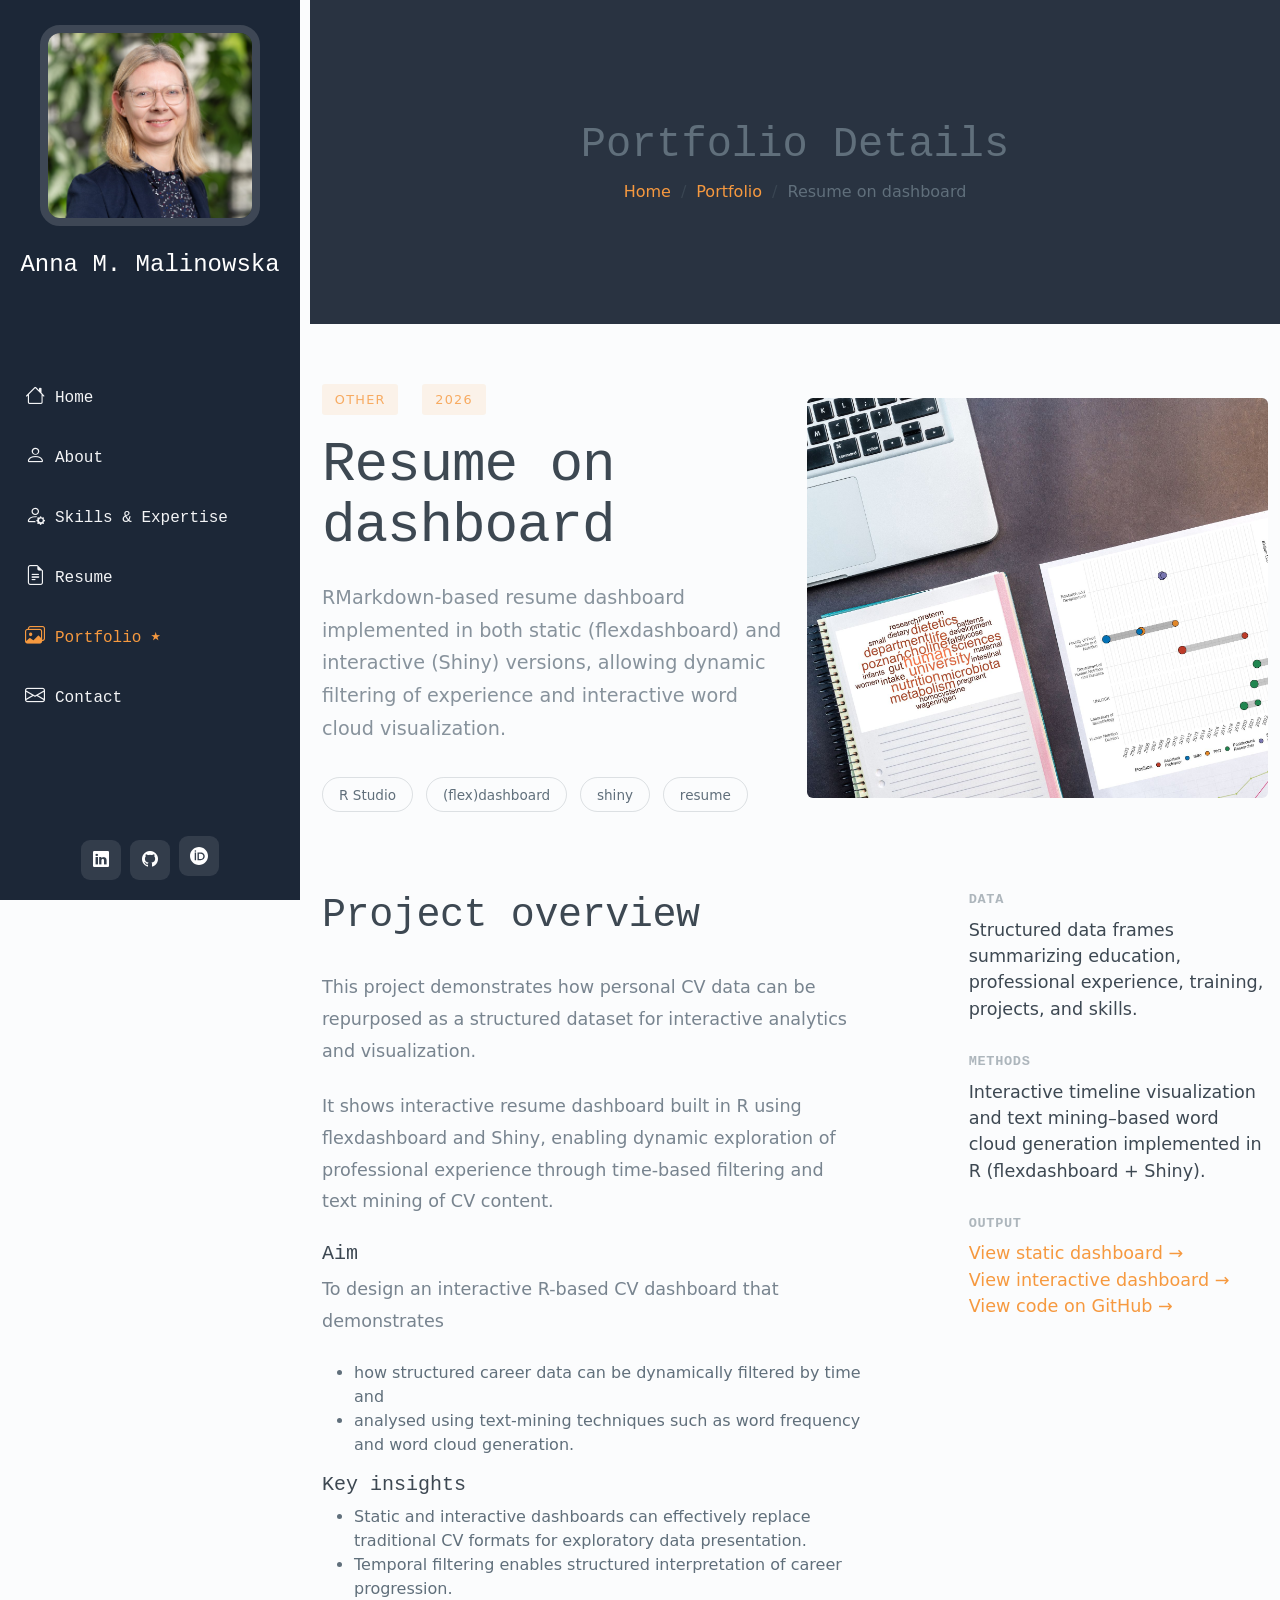
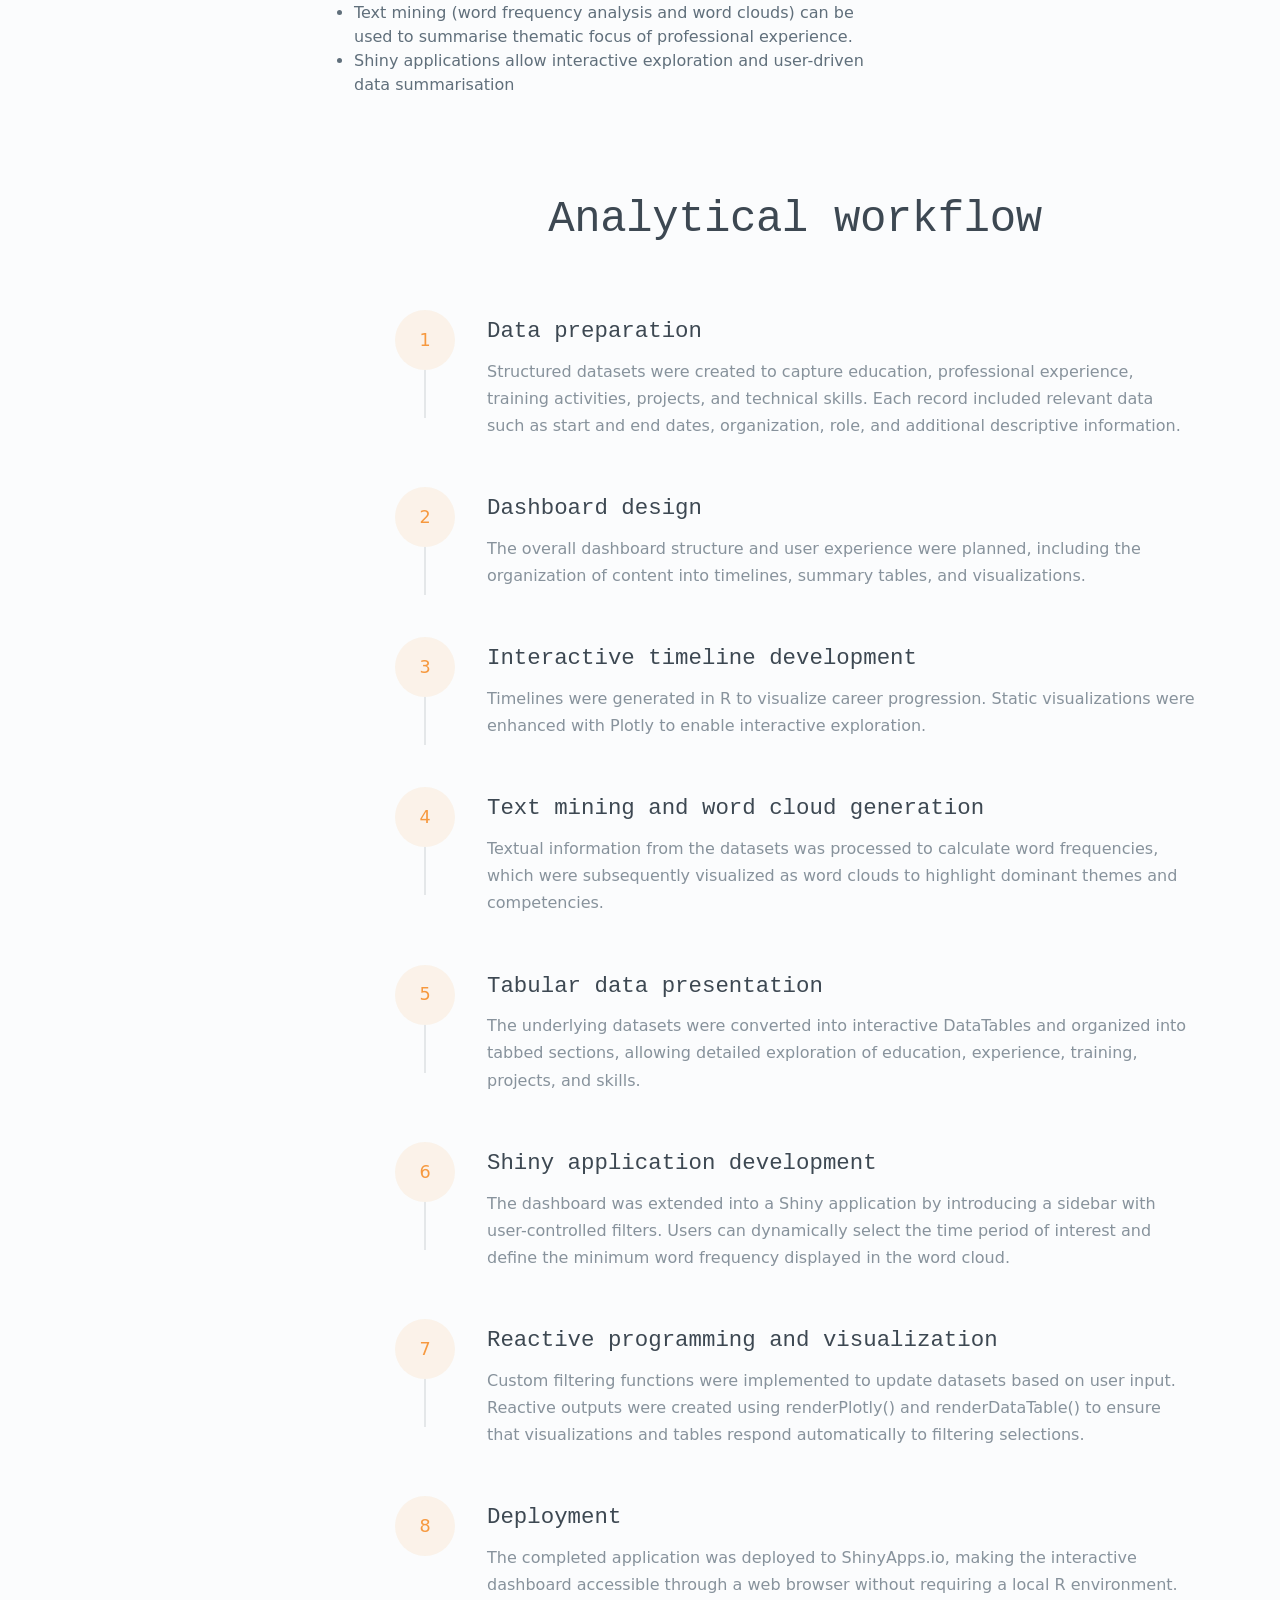
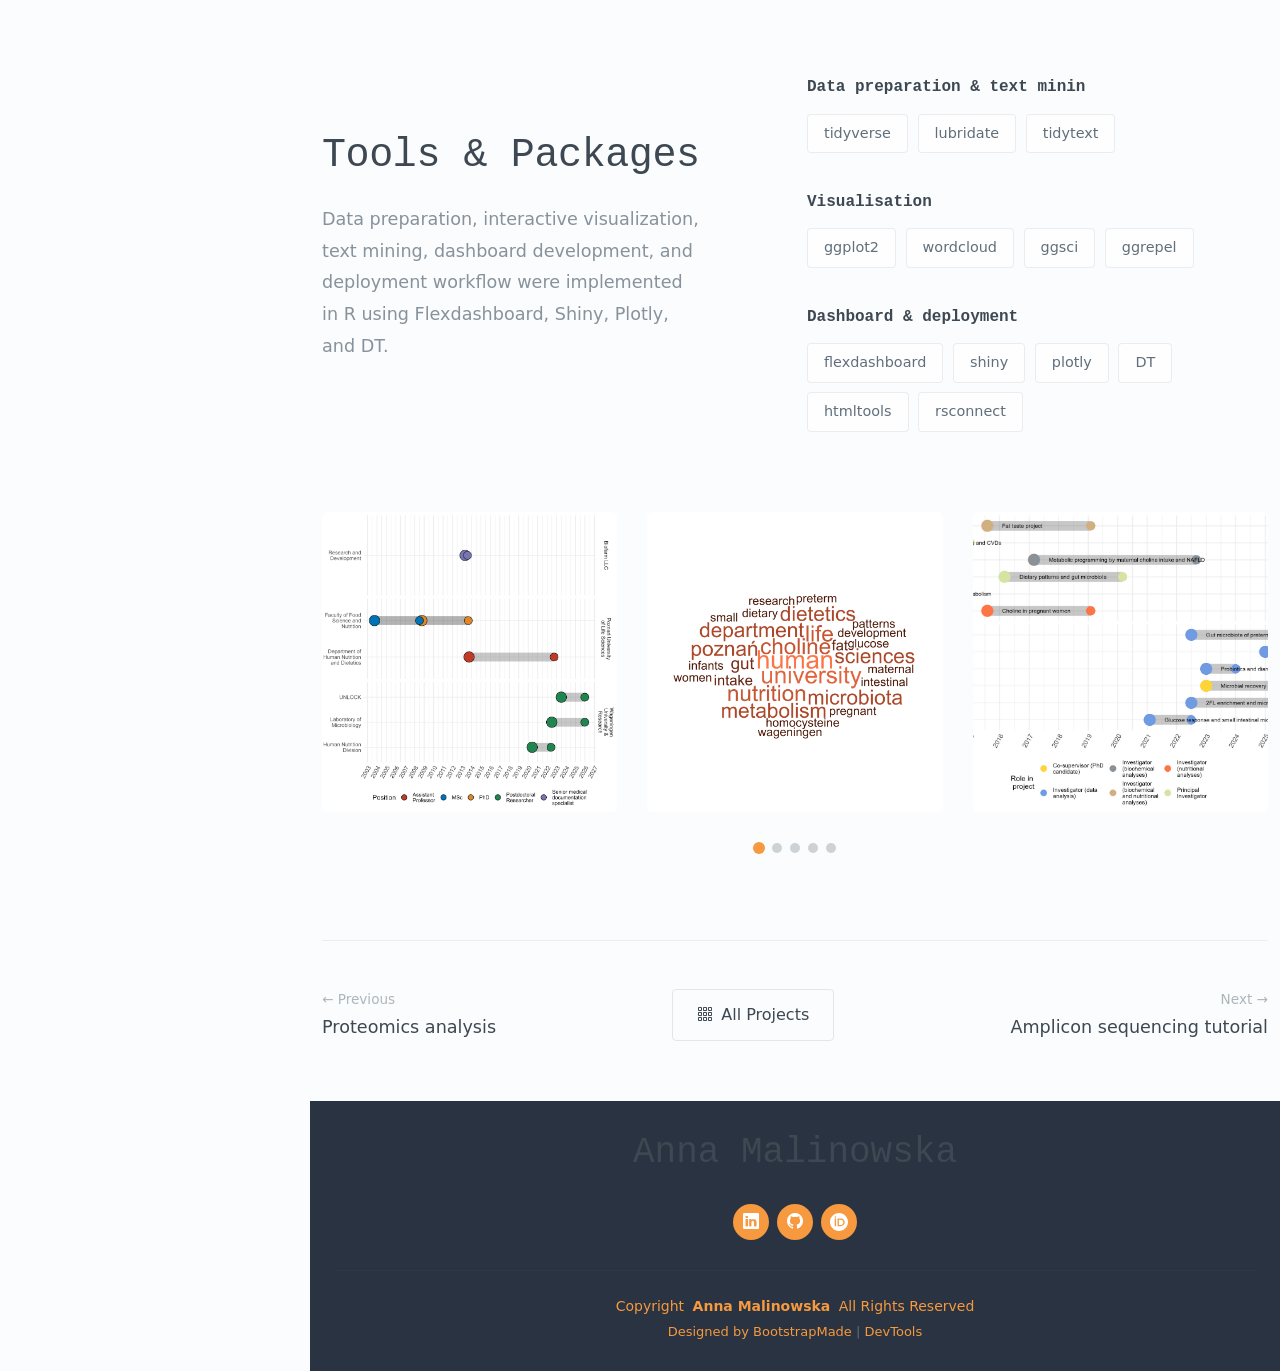
==== commit eaeaa163: "Improve portfolio navigation, optimaze picture size, changed readme file" ====
--- a/portfolio-details-dashboard_resume.html
+++ b/portfolio-details-dashboard_resume.html
@@ -4,9 +4,27 @@
 <head>
   <meta charset="utf-8">
   <meta content="width=device-width, initial-scale=1.0" name="viewport">
-  <title>Portfolio Details - MyPage Bootstrap Template</title>
-  <meta name="description" content="">
-  <meta name="keywords" content="">
+  <title>Anna M. Malinowska | Multi-omics Data Analysis | Biostatistics | Human Health</title>
+  <meta name="description" content="Portfolio showcasing projects in biostatistics, multi-omics, bioinformatics, microbiome research, proteomics, nutrition, and health data analysis.">
+  <meta name="keywords" content="biostatistics, bioinformatics, multi-omics, microbiome, proteomics, R, data science, nutrition">
+
+<script type="text/javascript">
+    (function(c,l,a,r,i,t,y){
+        c[a]=c[a]||function(){(c[a].q=c[a].q||[]).push(arguments)};
+        t=l.createElement(r);t.async=1;t.src="https://www.clarity.ms/tag/"+i;
+        y=l.getElementsByTagName(r)[0];y.parentNode.insertBefore(t,y);
+    })(window, document, "clarity", "script", "xc0cct4hio");
+</script>
+
+<!-- Google tag (gtag.js) -->
+<script async src="https://www.googletagmanager.com/gtag/js?id=G-P7SW9FKRE1"></script>
+<script>
+  window.dataLayer = window.dataLayer || [];
+  function gtag(){dataLayer.push(arguments);}
+  gtag('js', new Date());
+
+  gtag('config', 'G-P7SW9FKRE1');
+</script>
 
   <!-- Favicons -->
   <link href="assets/img/favicon.png" rel="icon">
@@ -56,18 +74,21 @@
 
     <nav id="navmenu" class="navmenu">
       <ul>
-        <li><a href="index.html" class="active"><i class="bi bi-house navicon"></i>Home</a></li>
+        <li><a href="index.html"><i class="bi bi-house navicon"></i>Home</a></li>
         <li><a href="index.html#about"><i class="bi bi-person navicon"></i> About</a></li>
         <li><a href="index.html#skills"><i class="bi bi-person-gear navicon"></i> Skills & Expertise</a></li>
         <li><a href="index.html#resume"><i class="bi bi-file-earmark-text navicon"></i> Resume</a></li>
-        <li><a href="index.html#portfolio"><i class="bi bi-images navicon"></i><span>Portfolio</span></a></li>
+        <li><a href="index.html#portfolio" class="active"><i class="bi bi-images navicon"></i><span>Portfolio</span>
+          <span class="menu-badge">★</span>
+          </a>
+        </li>
         <li><a href="index.html#contact"><i class="bi bi-envelope navicon"></i> Contact</a></li>
       </ul>
     </nav>
 
     <div class="social-links text-center">
       <a href="https://www.linkedin.com/in/anna-m-malinowska/" target="_blank" rel="noopener noreferrer" class="linkedin"><i class="bi bi-linkedin"></i></a>
-      <a href="https://github.com/Anna-Mal" class="github" target="_blank" rel="noopener noreferrer"><i class="bi bi-github"></i></a>
+      <a href="https://github.com/Anna-Mal/Portfolio" class="github" target="_blank" rel="noopener noreferrer"><i class="bi bi-github"></i></a>
       <a href="https://orcid.org/0000-0002-7402-1328" class="orcid" target="_blank">
     <img src="assets/img/ORCID-iD_icon_reversed_vector.svg" alt="ORCID" style="width:18px;height:18px;" target="_blank" rel="noopener noreferrer">
   </a>
@@ -378,7 +399,7 @@
       <p></p>
       <div class="social-links d-flex justify-content-center">
         <a href="https://www.linkedin.com/in/anna-m-malinowska/" target="_blank" rel="noopener noreferrer" class="linkedin"><i class="bi bi-linkedin"></i></a>
-        <a href="https://github.com/Anna-Mal" class="github" target="_blank" rel="noopener noreferrer"><i class="bi bi-github"></i></a>
+        <a href="https://github.com/Anna-Mal/Portfolio" class="github" target="_blank" rel="noopener noreferrer"><i class="bi bi-github"></i></a>
         <a href="https://orcid.org/0000-0002-7402-1328" class="orcid" target="_blank">
     <img src="assets/img/ORCID-iD_icon_reversed_vector.svg" alt="ORCID" style="width:18px;height:18px;" target="_blank" rel="noopener noreferrer">
       </div>
--- a/assets/css/main.css
+++ b/assets/css/main.css
@@ -363,6 +363,24 @@
   background-color: rgba(33, 37, 41, 0.03);
 }
 
+/* Navigation badge */
+.menu-badge {
+  margin-left: 10px;
+  color: var(--accent-color);
+  font-size: 10px;
+  font-weight: 600;
+  line-height: 1;
+  text-transform: uppercase;
+  letter-spacing: 0.5px;
+  flex-shrink: 0;
+}
+
+.navmenu a:hover .menu-badge,
+.navmenu .active .menu-badge,
+.navmenu .active:focus .menu-badge {
+  color: var(--accent-color);
+}
+
 /*--------------------------------------------------------------
 # Global Footer
 --------------------------------------------------------------*/
@@ -1432,7 +1450,9 @@
 }
 
 .skills .skills-sidebar {
-  padding-left: 40px;
+   padding: 20px;
+    width: 100%;
+    box-sizing: border-box;
 }
 
 .skills .skills-sidebar .expertise-highlight {
@@ -2163,6 +2183,26 @@
 
 .portfolio .portfolio-image:hover img {
   transform: scale(1.05);
+}
+
+.portfolio-card:hover .portfolio-overlay {
+  opacity: 1;
+}
+
+.portfolio-overlay-link {
+  width: 100%;
+  height: 100%;
+
+  display: flex;
+  justify-content: center;
+  align-items: center;
+
+  color: #fff;
+  text-decoration: none;
+  font-size: 1.2rem;
+  font-weight: 600;
+  letter-spacing: 0.5px;
+
 }
 
 .portfolio .portfolio-content {
@@ -3763,4 +3803,20 @@
 
 .workflow-column {
   flex: 1;
+}
+
+/*--------------------------------------------------------------
+# Under construction badge
+--------------------------------------------------------------*/
+
+.portfolio-image {
+  position: relative;
+}
+
+.construction-badge {
+  position: absolute;
+  top: 10px;
+  right: 10px;
+  width: 200px;
+  z-index: 10;
 }
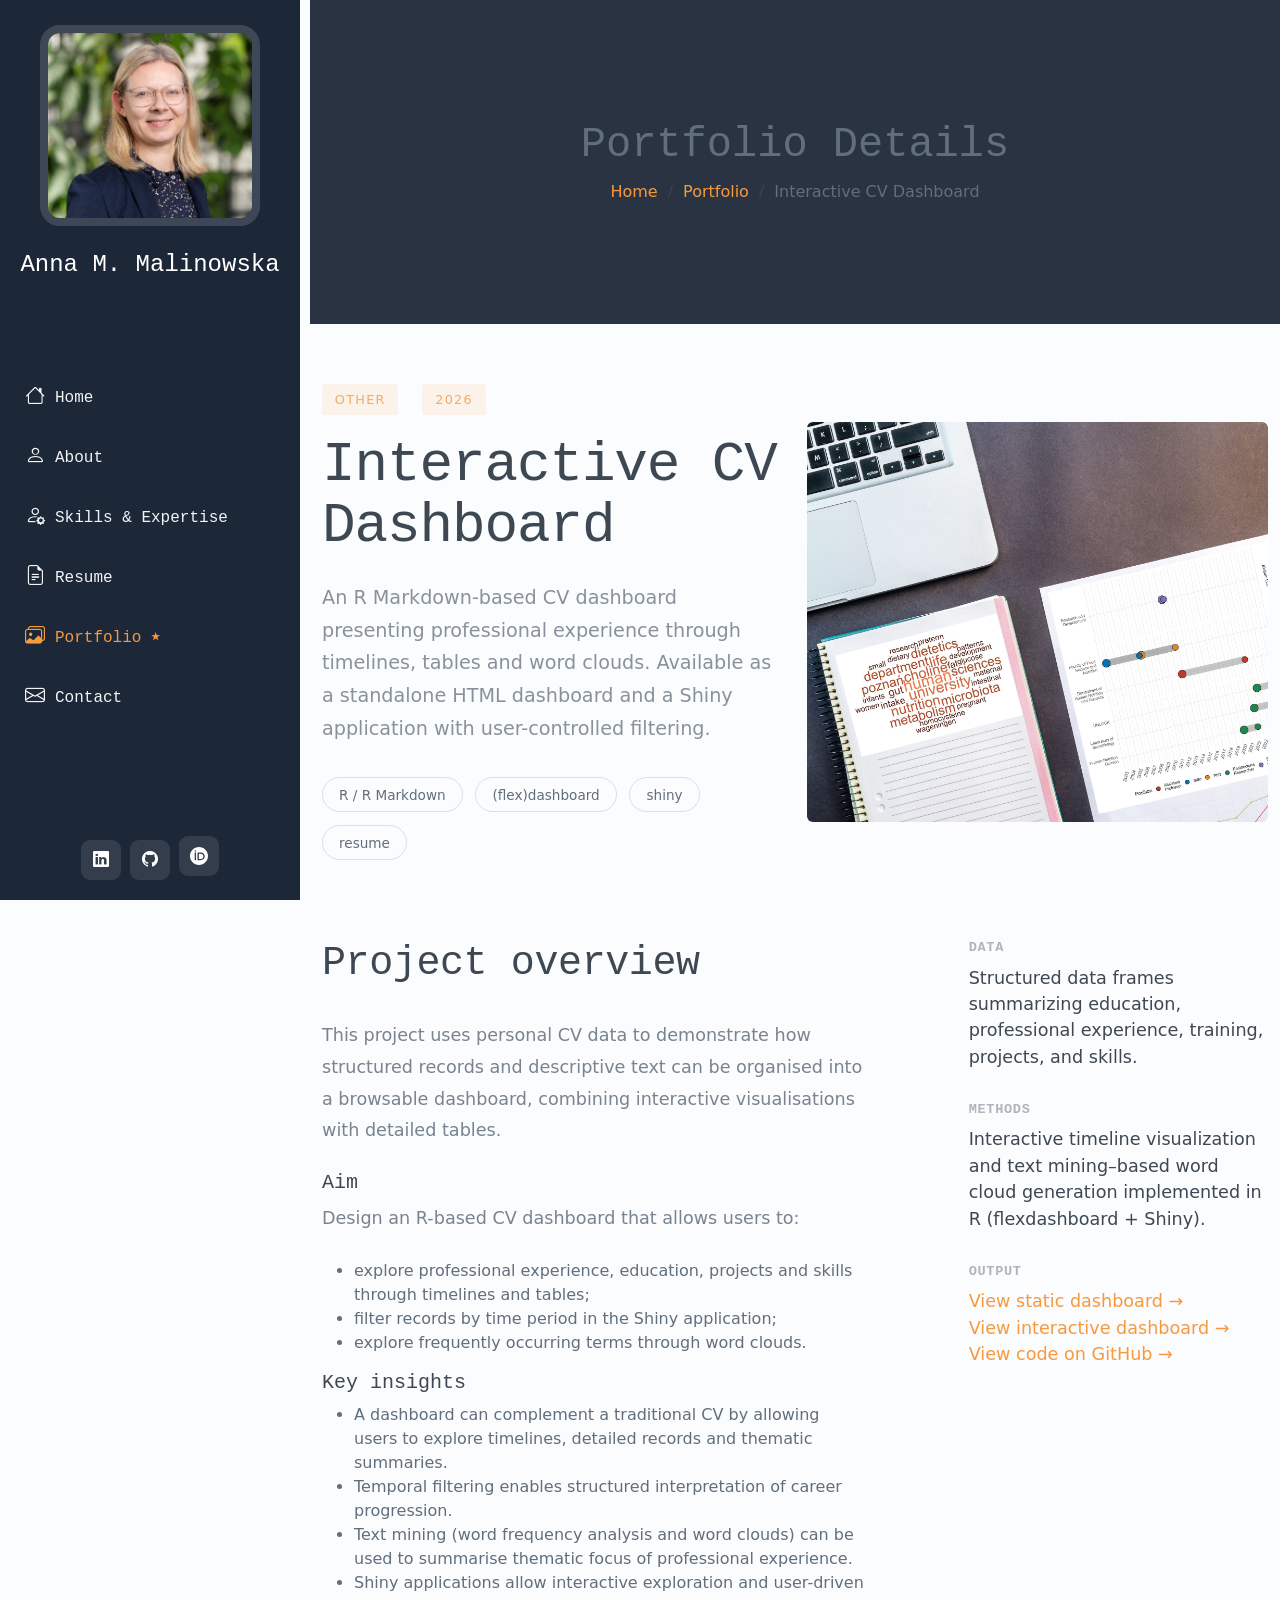
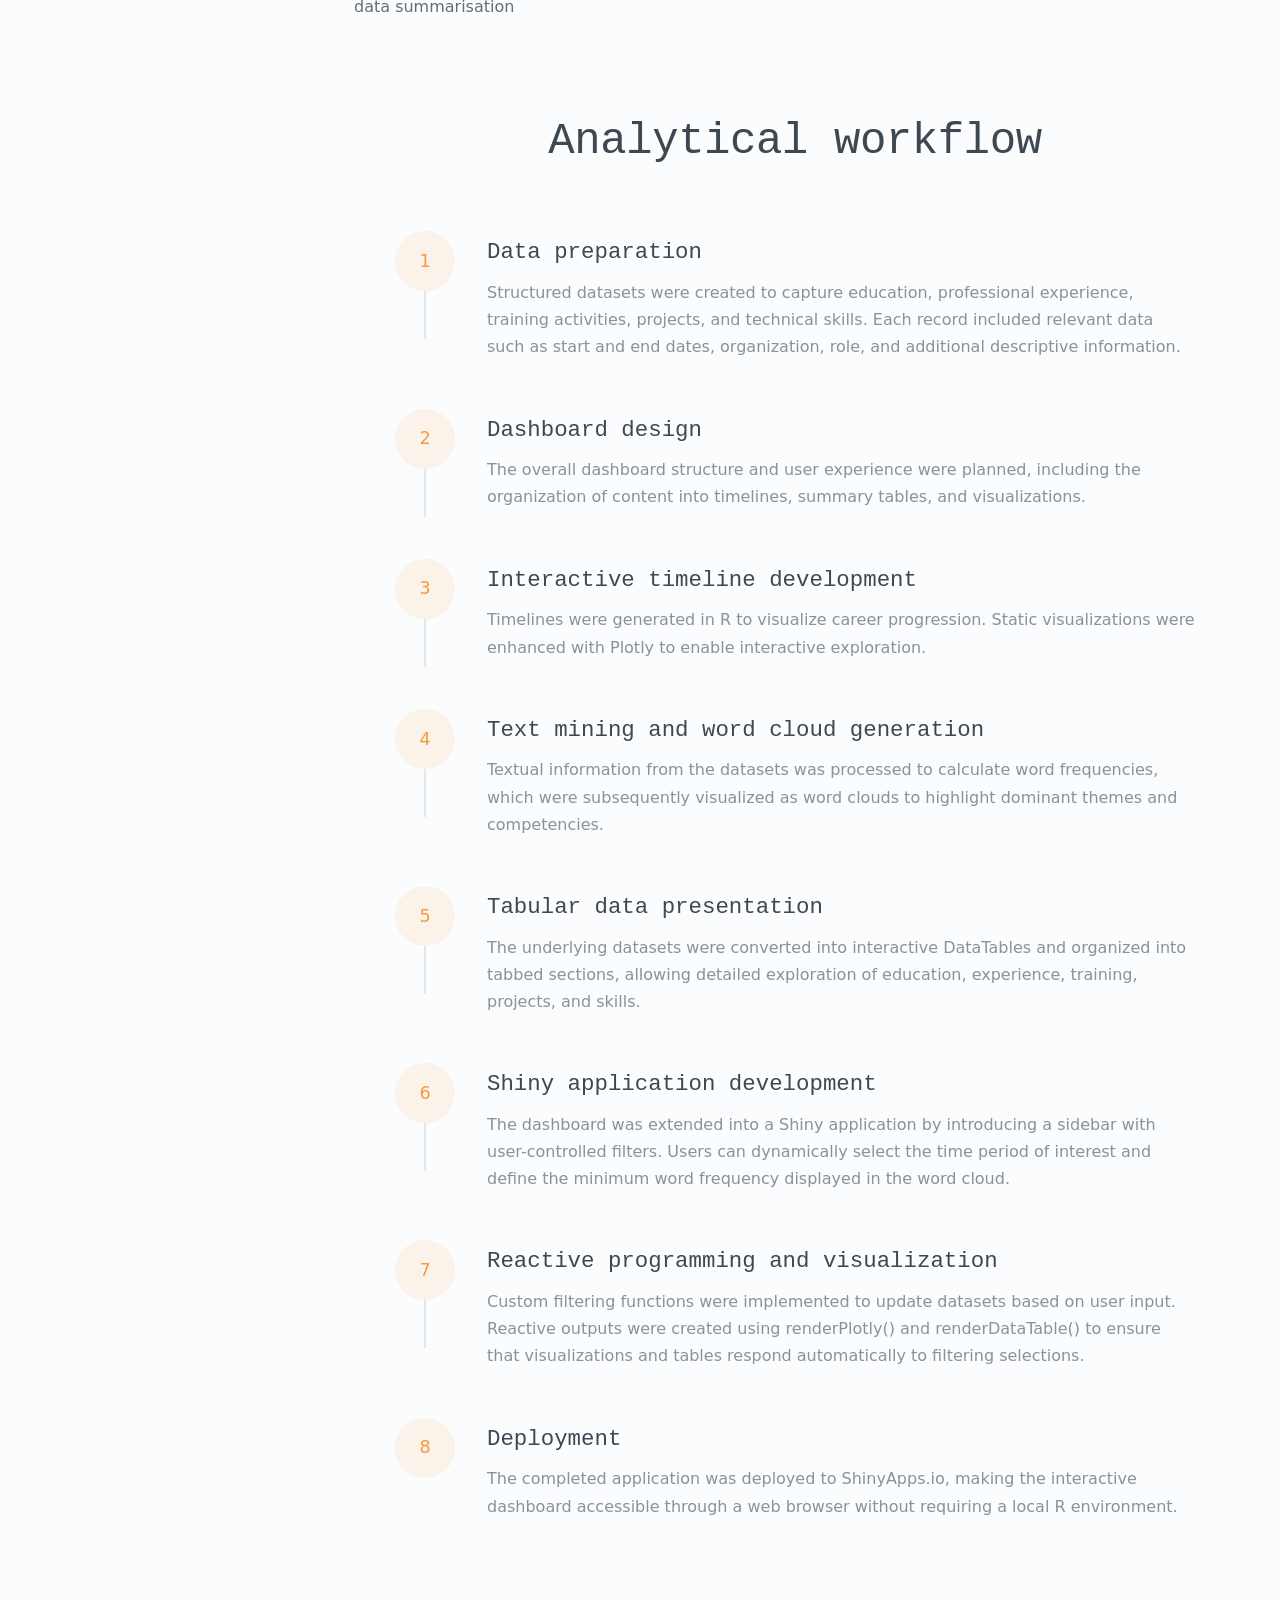
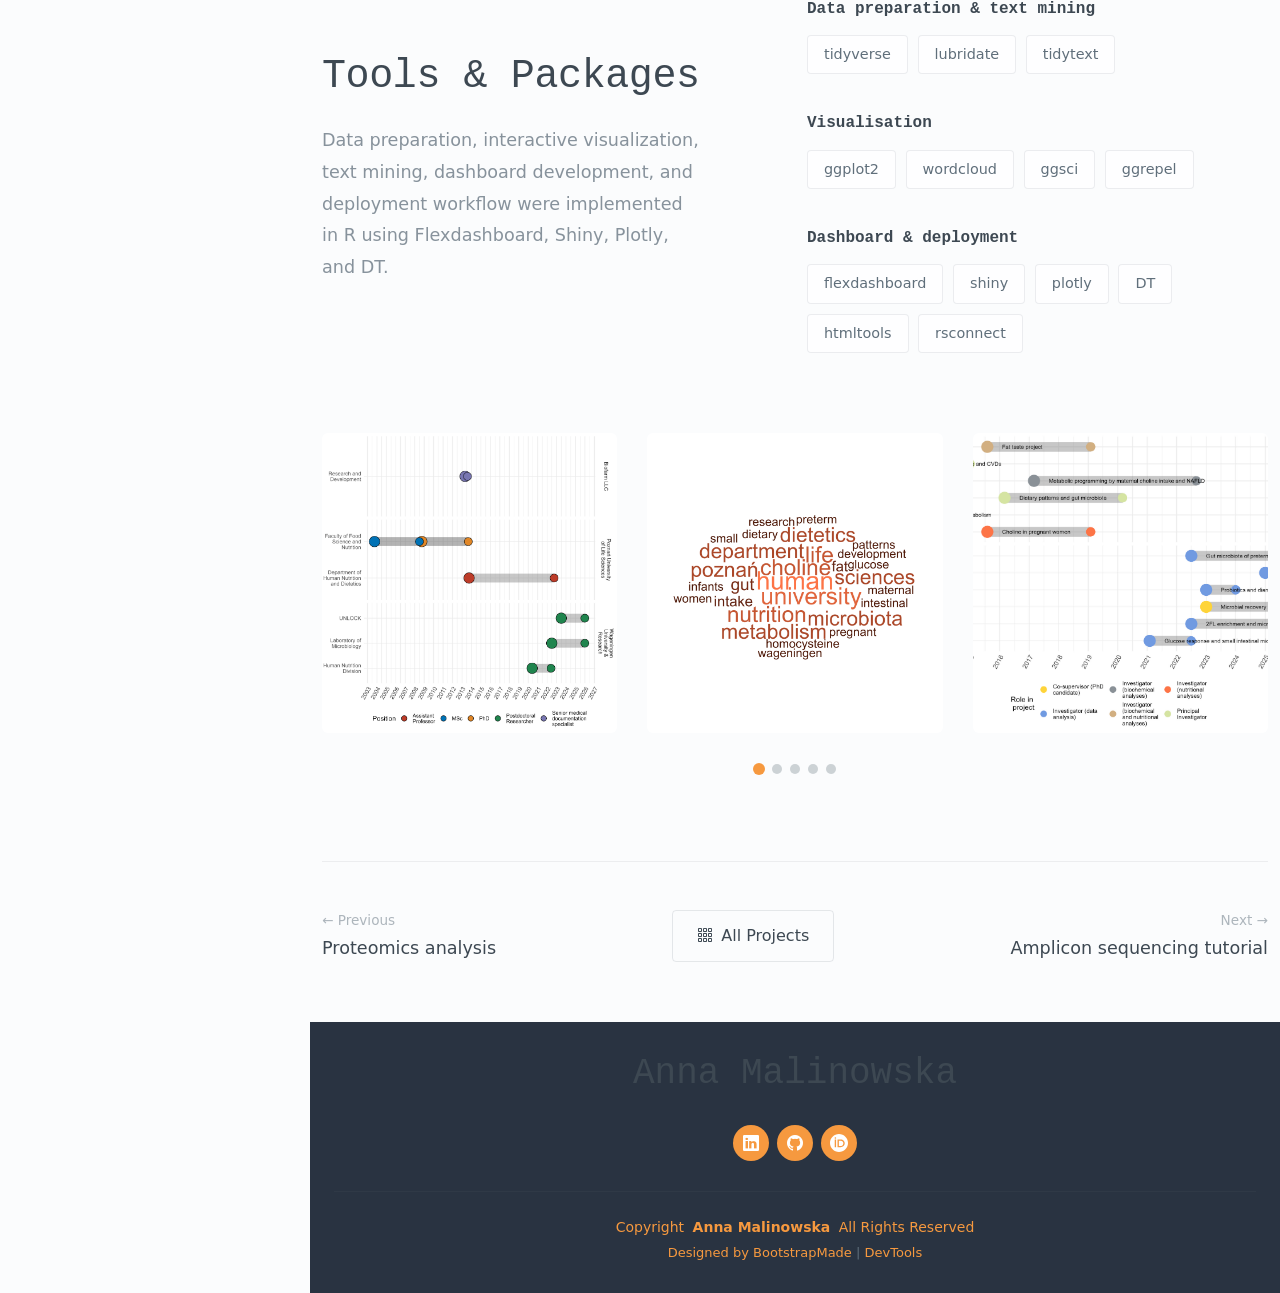
==== commit b9e81156: "Applied small changes to portfolio projects descriptions" ====
--- a/portfolio-details-dashboard_resume.html
+++ b/portfolio-details-dashboard_resume.html
@@ -105,7 +105,7 @@
           <ol>
             <li><a href="index.html">Home</a></li>
             <li><a href="index.html#portfolio">Portfolio</a></li>
-            <li class="current">Resume on dashboard</li>
+            <li class="current">Interactive CV Dashboard</li>
           </ol>
         </nav>
       </div>
@@ -124,10 +124,10 @@
                   <span class="category">Other</span>
                   <span class="year">2026</span>
                 </div>
-                <h1 class="project-title">Resume on dashboard</h1>
-                <p class="project-summary">RMarkdown-based resume dashboard implemented in both static (flexdashboard) and interactive (Shiny) versions, allowing dynamic filtering of experience and interactive word cloud visualization.</p>
+                <h1 class="project-title">Interactive CV Dashboard</h1>
+                <p class="project-summary">An R Markdown-based CV dashboard presenting professional experience through timelines, tables and word clouds. Available as a standalone HTML dashboard and a Shiny application with user-controlled filtering.</p>
                 <div class="project-tags">
-                  <span class="tag">R Studio</span>
+                  <span class="tag">R / R Markdown</span>
                   <span class="tag">(flex)dashboard</span>
                   <span class="tag">shiny</span>
                   <span class="tag">resume</span>
@@ -136,7 +136,7 @@
             </div>
             <div class="col-lg-6" data-aos="fade-left" data-aos-delay="200">
               <div class="hero-image">
-                <img src="assets/img/portfolio/Resume/resume_plot.jpg" alt="Glucose sensor scanning graph" class="img-fluid" loading="lazy">
+                <img src="assets/img/portfolio/Resume/resume_plot.jpg" alt="CV Dashboard" class="img-fluid" loading="lazy">
               </div>
             </div>
           </div>
@@ -147,18 +147,18 @@
             <div class="col-lg-7" data-aos="fade-up" data-aos-delay="100">
               <div class="main-content">
                 <h2>Project overview</h2>
-                    <p>This project demonstrates how personal CV data can be repurposed as a structured dataset for interactive analytics and visualization.</p>
-                    <p>It shows interactive resume dashboard built in R using flexdashboard and Shiny, enabling dynamic exploration of professional experience through time-based filtering and text mining of CV content.</p>
+                    <p>This project uses personal CV data to demonstrate how structured records and descriptive text can be organised into a browsable dashboard, combining interactive visualisations with detailed tables.</p>
                     <h5>Aim</h5>
-                      <p>To design an interactive R-based CV dashboard that demonstrates</p>
+                      <p>Design an R-based CV dashboard that allows users to:</p>
                     <ul>
-                      <li>how structured career data can be dynamically filtered by time and</li>
-                      <li>analysed using text-mining techniques such as word frequency and word cloud generation.</li>
+                      <li>explore professional experience, education, projects and skills through timelines and tables;</li>
+                      <li>filter records by time period in the Shiny application;</li>
+                      <li>explore frequently occurring terms through word clouds.</li>
                     </ul>
                       <div class="overview-item highlight">
                     <h5>Key insights</h5>
                     <ul>
-                      <li>Static and interactive dashboards can effectively replace traditional CV formats for exploratory data presentation.</li>
+                      <li>A dashboard can complement a traditional CV by allowing users to explore timelines, detailed records and thematic summaries.</li>
                       <li>Temporal filtering enables structured interpretation of career progression.</li>
                       <li>Text mining (word frequency analysis and word clouds) can be used to summarise thematic focus of professional experience.</li>
                       <li>Shiny applications allow interactive exploration and user-driven data summarisation</li>
@@ -286,7 +286,7 @@
             <div class="col-lg-6 offset-lg-1">
               <div class="tools-grid">
                 <div class="tool-category" data-aos="fade-up" data-aos-delay="150">
-                  <h5>Data preparation & text minin</h5>
+                  <h5>Data preparation & text mining</h5>
                   <div class="tool-list">
                     <span class="tool-item">tidyverse</span>
                     <span class="tool-item">lubridate</span>
@@ -347,19 +347,19 @@
             </script>
             <div class="swiper-wrapper">
               <div class="swiper-slide">
-                <img src="assets/img/portfolio/Resume/resume_timeline.jpg" alt="CGM analysis and visualisation" class="img-fluid glightbox" loading="lazy">
+                <img src="assets/img/portfolio/Resume/resume_timeline.jpg" alt="Professional experience timeline" class="img-fluid glightbox" loading="lazy">
               </div>
               <div class="swiper-slide">
-                <img src="assets/img/portfolio/Resume/resume_wordcloud.jpg" alt="CGM analysis and visualisation" class="img-fluid glightbox" loading="lazy">
+                <img src="assets/img/portfolio/Resume/resume_wordcloud.jpg" alt="CV word cloud" class="img-fluid glightbox" loading="lazy">
               </div>
               <div class="swiper-slide">
-                <img src="assets/img/portfolio/Resume/projects_timeline.jpg" alt="CGM analysis and visualisation" class="img-fluid glightbox" loading="lazy">
+                <img src="assets/img/portfolio/Resume/projects_timeline.jpg" alt="Projects timeline" class="img-fluid glightbox" loading="lazy">
               </div>
               <div class="swiper-slide">
-                <img src="assets/img/portfolio/Resume/projects_wordcloud.jpg" alt="CGM analysis and visualisation" class="img-fluid glightbox" loading="lazy">
+                <img src="assets/img/portfolio/Resume/projects_wordcloud.jpg" alt="Projects word cloud" class="img-fluid glightbox" loading="lazy">
               </div>
               <div class="swiper-slide">
-                <img src="assets/img/portfolio/Resume/skills_timeline.jpg" alt="CGM analysis and visualisation" class="img-fluid glightbox" loading="lazy">
+                <img src="assets/img/portfolio/Resume/skills_timeline.jpg" alt="Skills timeline" class="img-fluid glightbox" loading="lazy">
               </div>
             </div>
             <div class="swiper-pagination"></div>
--- a/assets/css/main.css
+++ b/assets/css/main.css
@@ -1026,14 +1026,26 @@
   padding: 2rem 0;
 }
 
+.about .philosophy-quote {
+  position: relative;
+}
+
 .about .philosophy-quote .quote-mark {
   position: absolute;
-  top: -10px;
-  left: -20px;
   font-size: 5rem;
   font-weight: 300;
   color: color-mix(in srgb, var(--accent-color), transparent 80%);
   line-height: 1;
+}
+
+.about .philosophy-quote .quote-open {
+  top: -10px;
+  left: -20px;
+}
+
+.about .philosophy-quote .quote-close {
+  bottom: -25px;
+  right: -20px;
 }
 
 .about .philosophy-quote p {
@@ -1154,9 +1166,16 @@
   }
 
   .about .philosophy-quote .quote-mark {
-    font-size: 3.5rem;
-    left: -10px;
-  }
+  font-size: 3.5rem;
+}
+
+.about .philosophy-quote .quote-open {
+  left: -10px;
+}
+
+.about .philosophy-quote .quote-close {
+  right: -10px;
+}
 
   .about .philosophy-quote p {
     font-size: 1.1rem;
